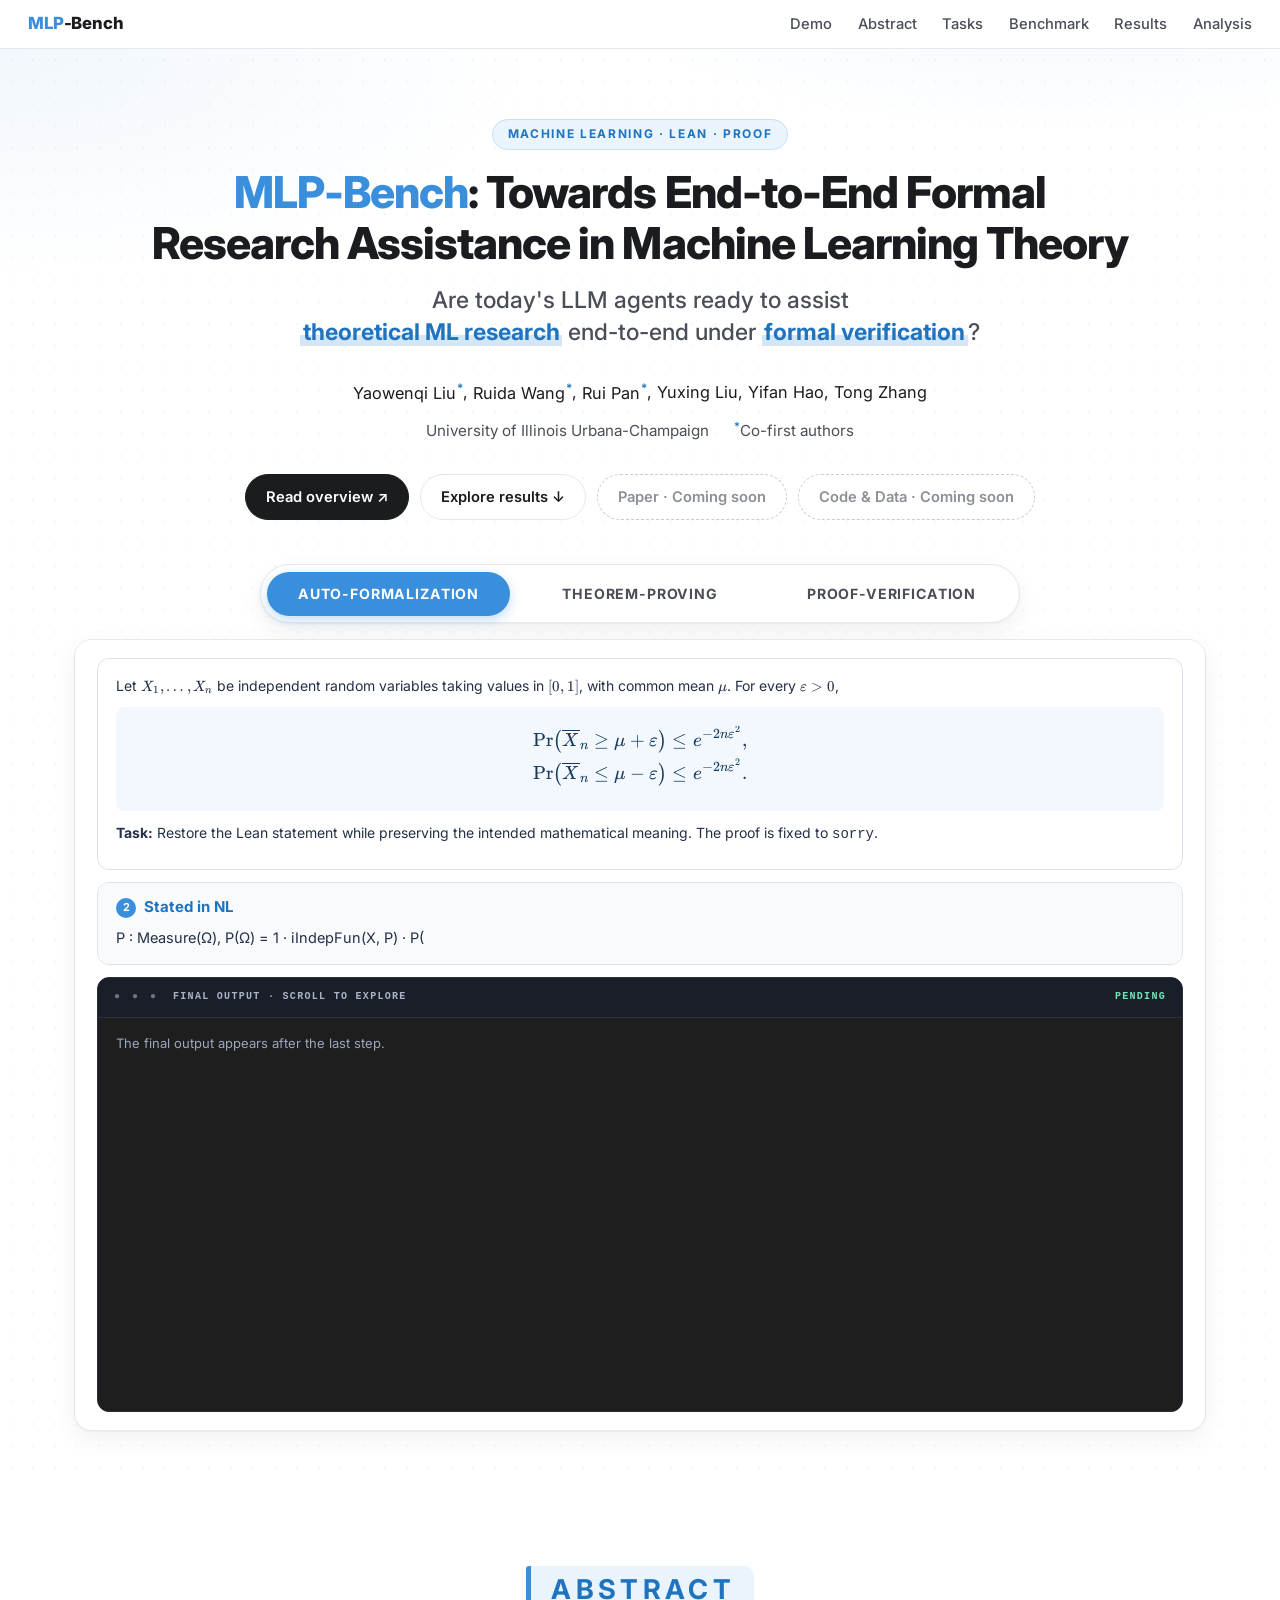
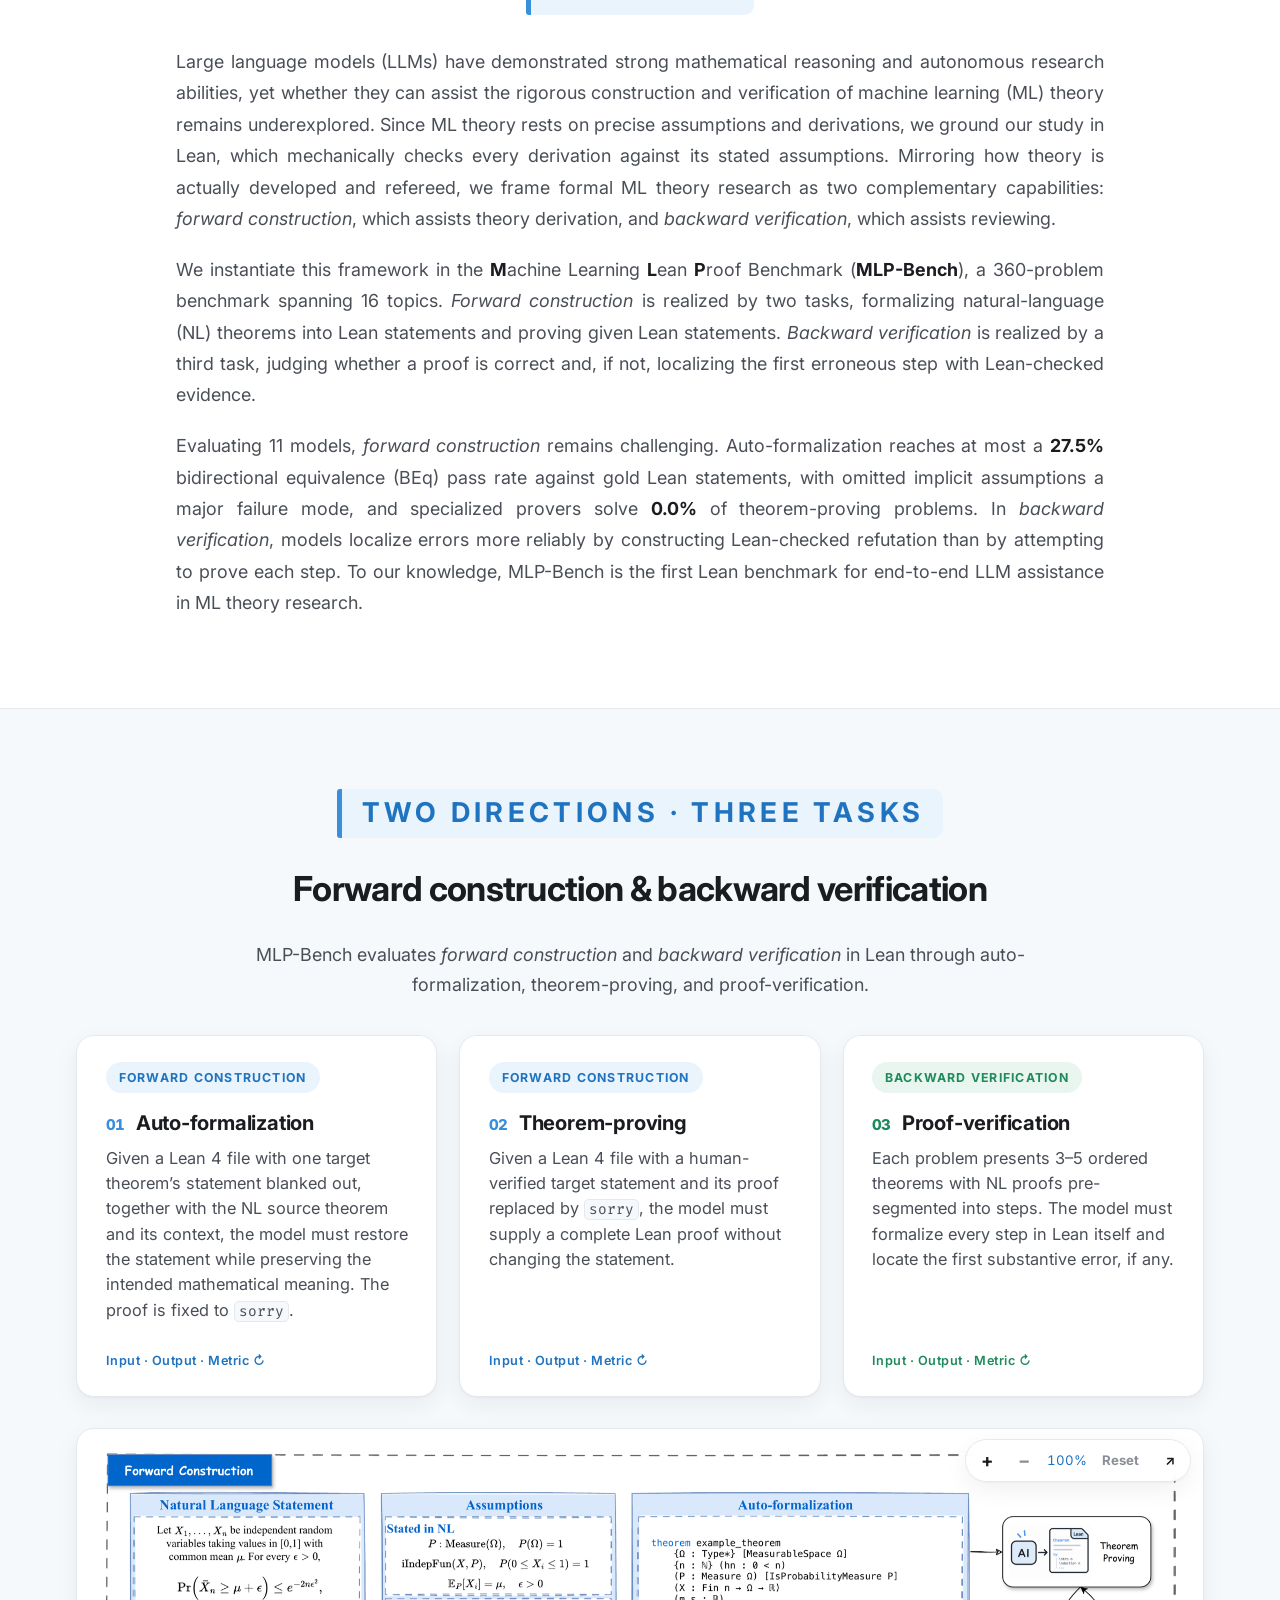
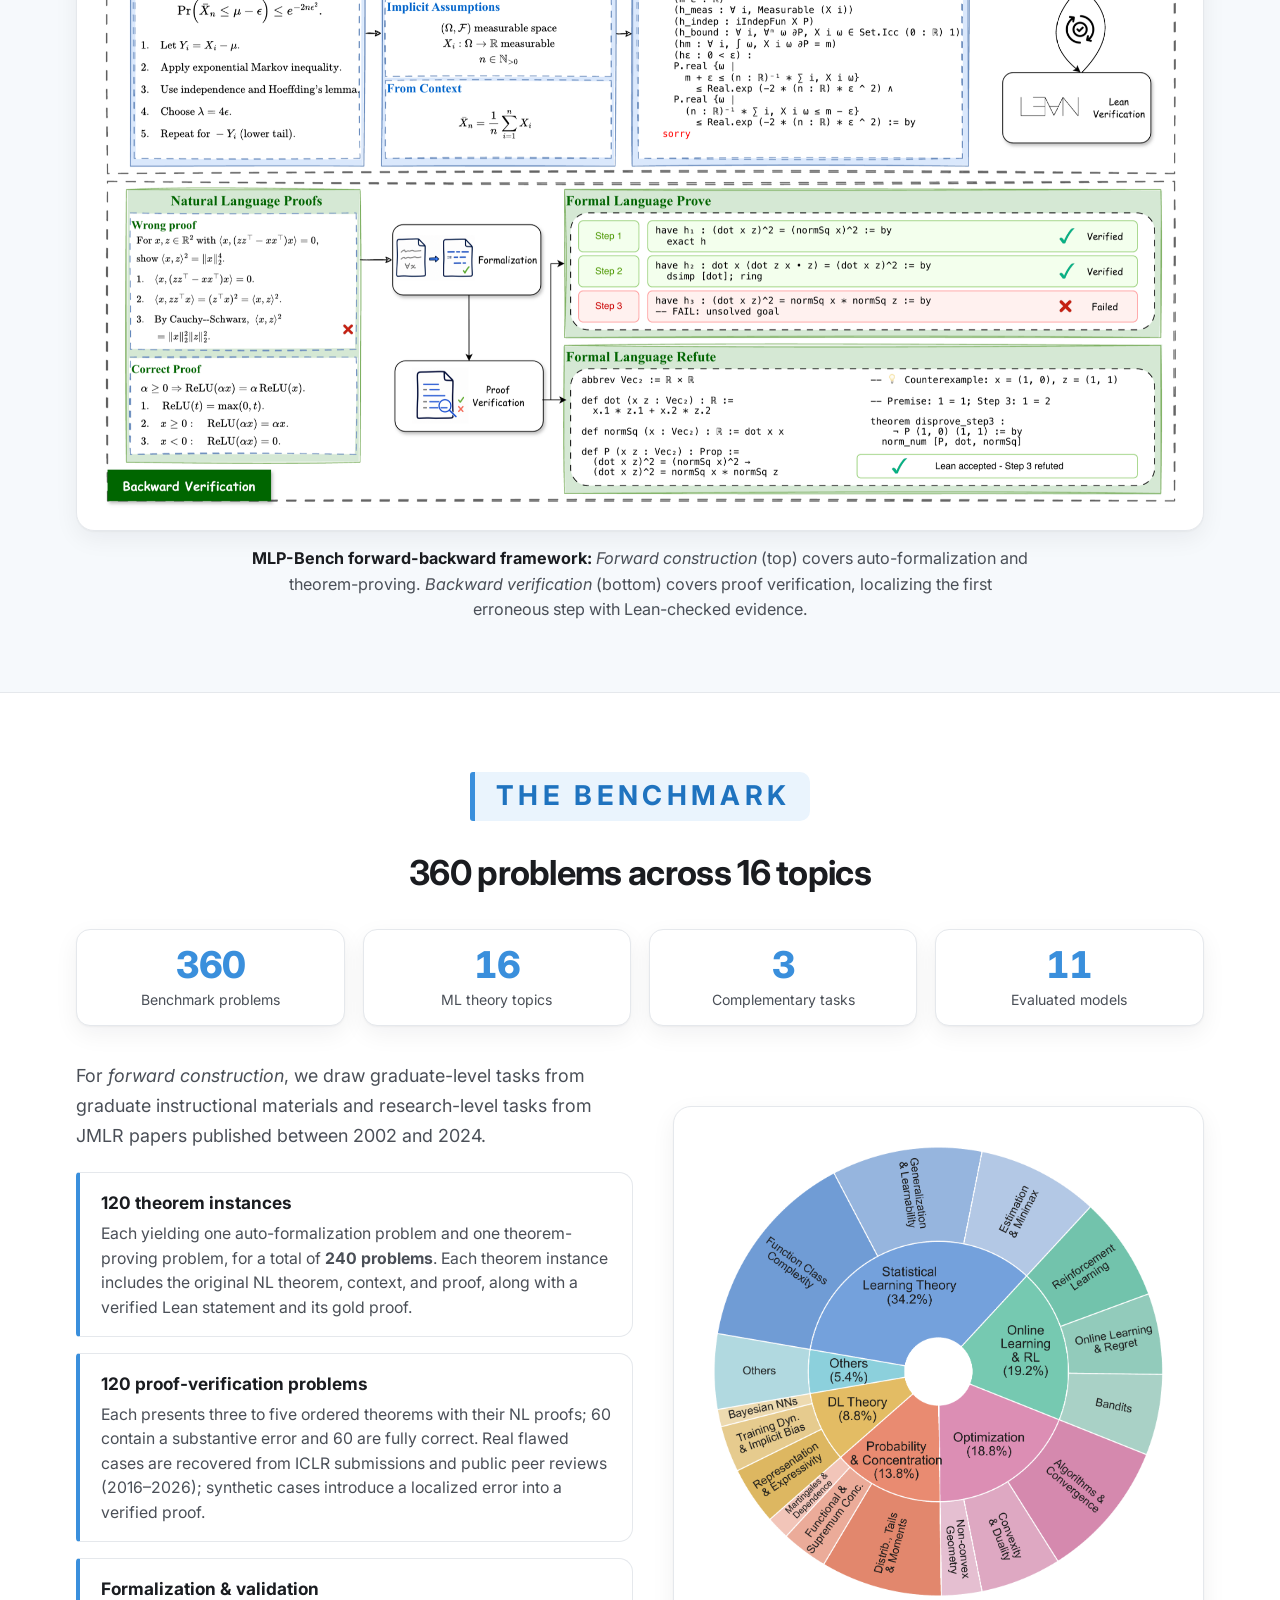
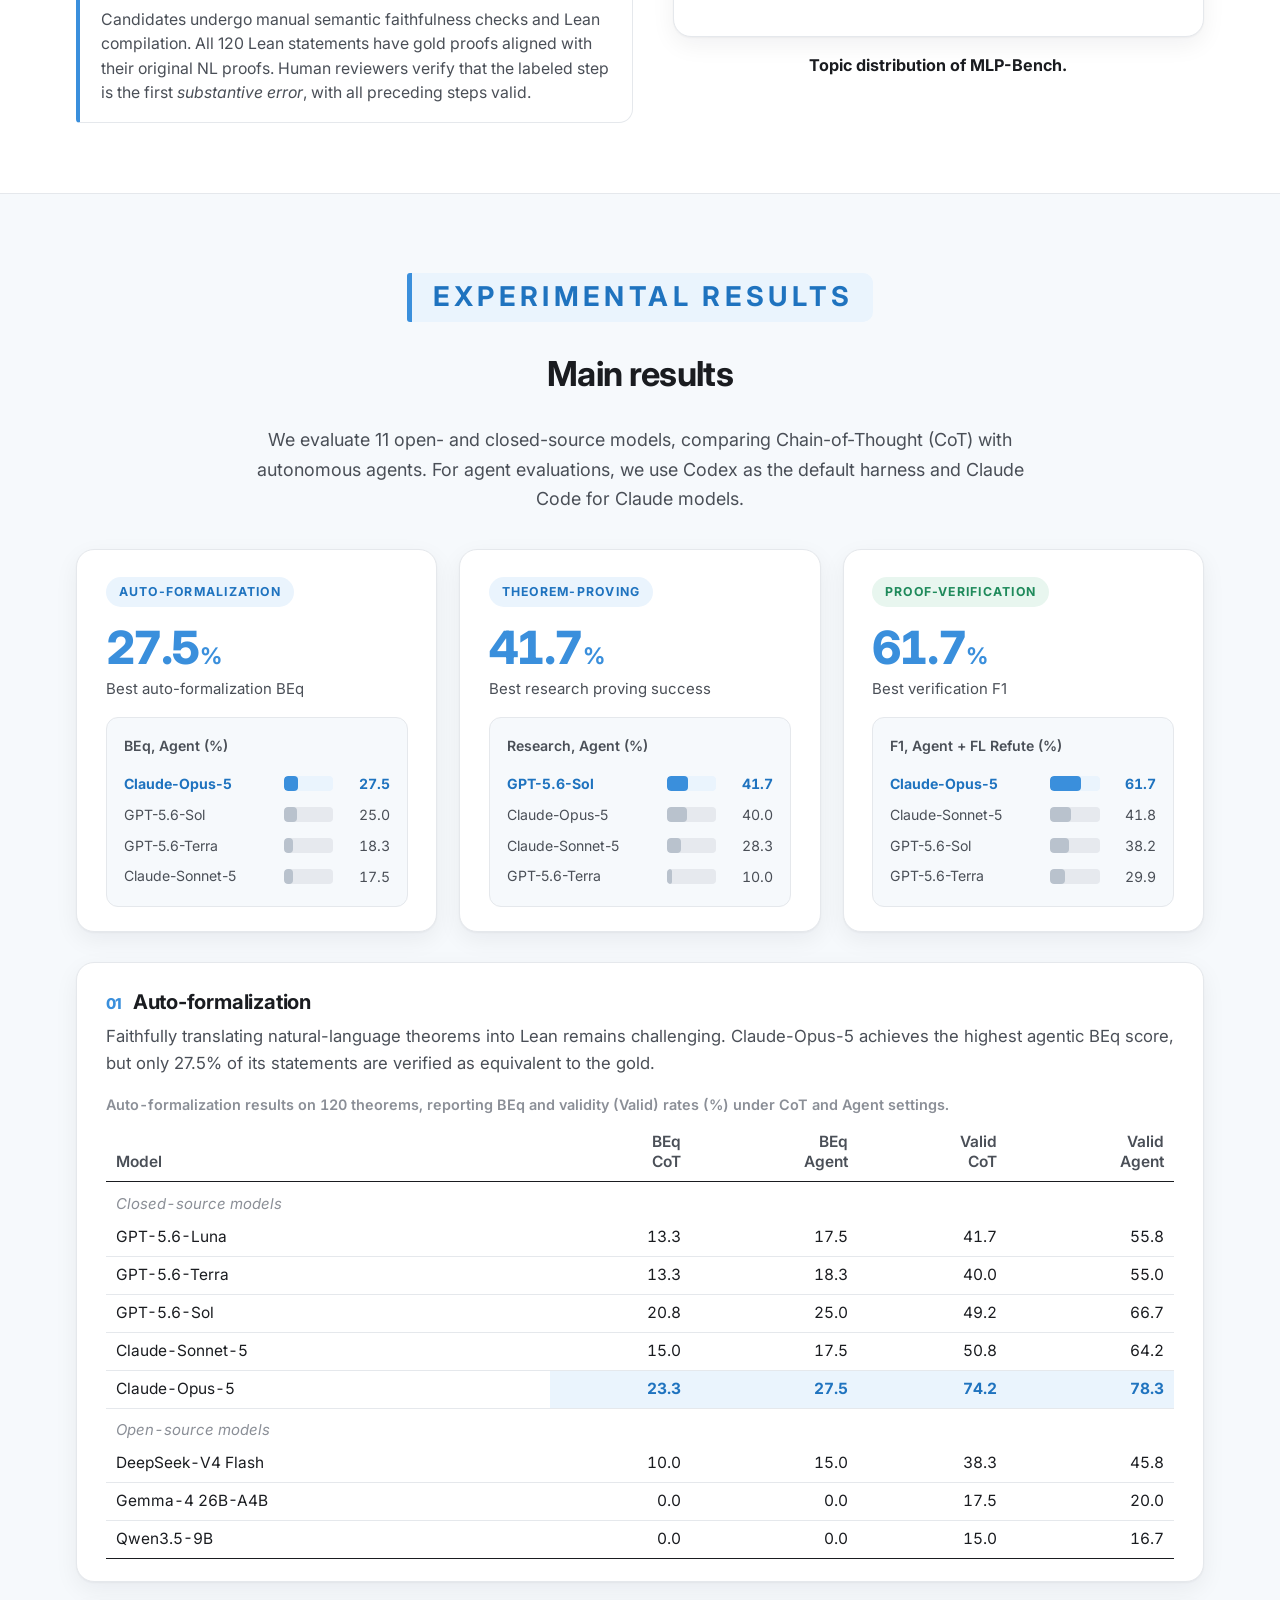
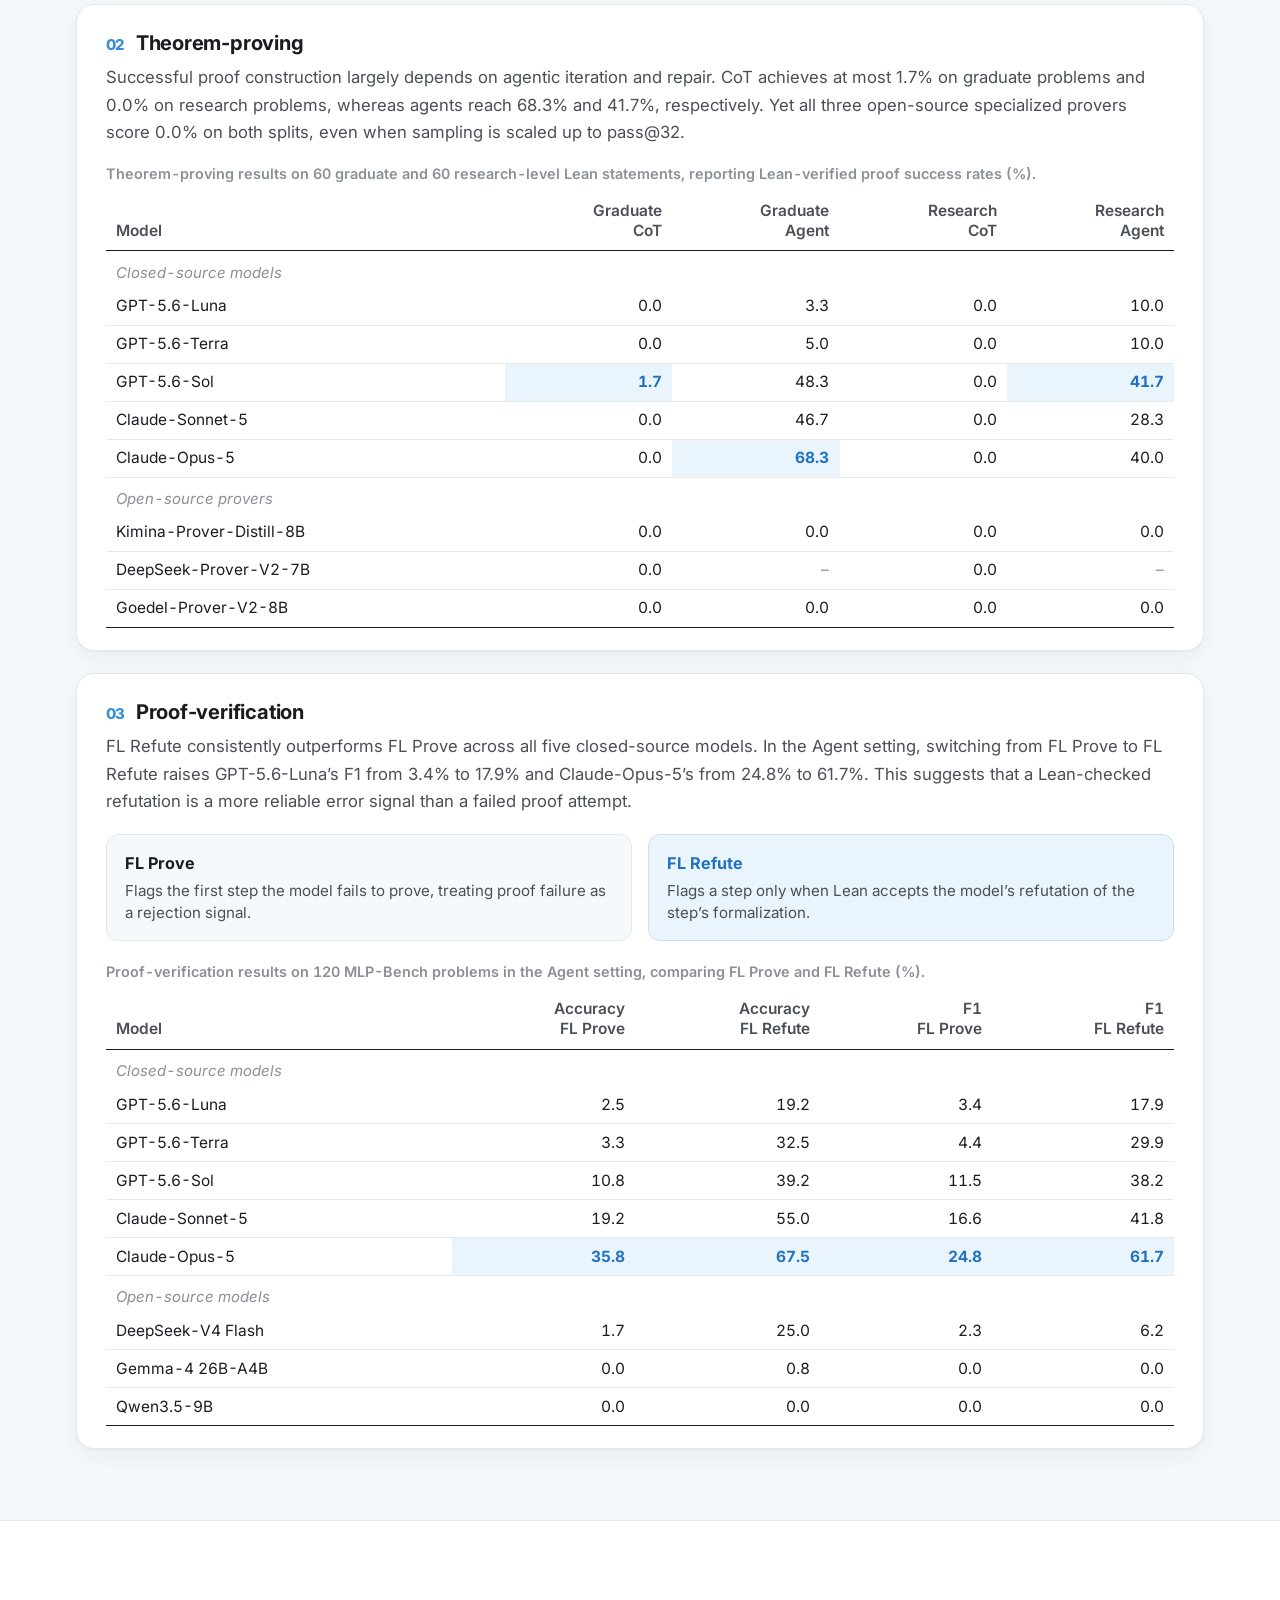
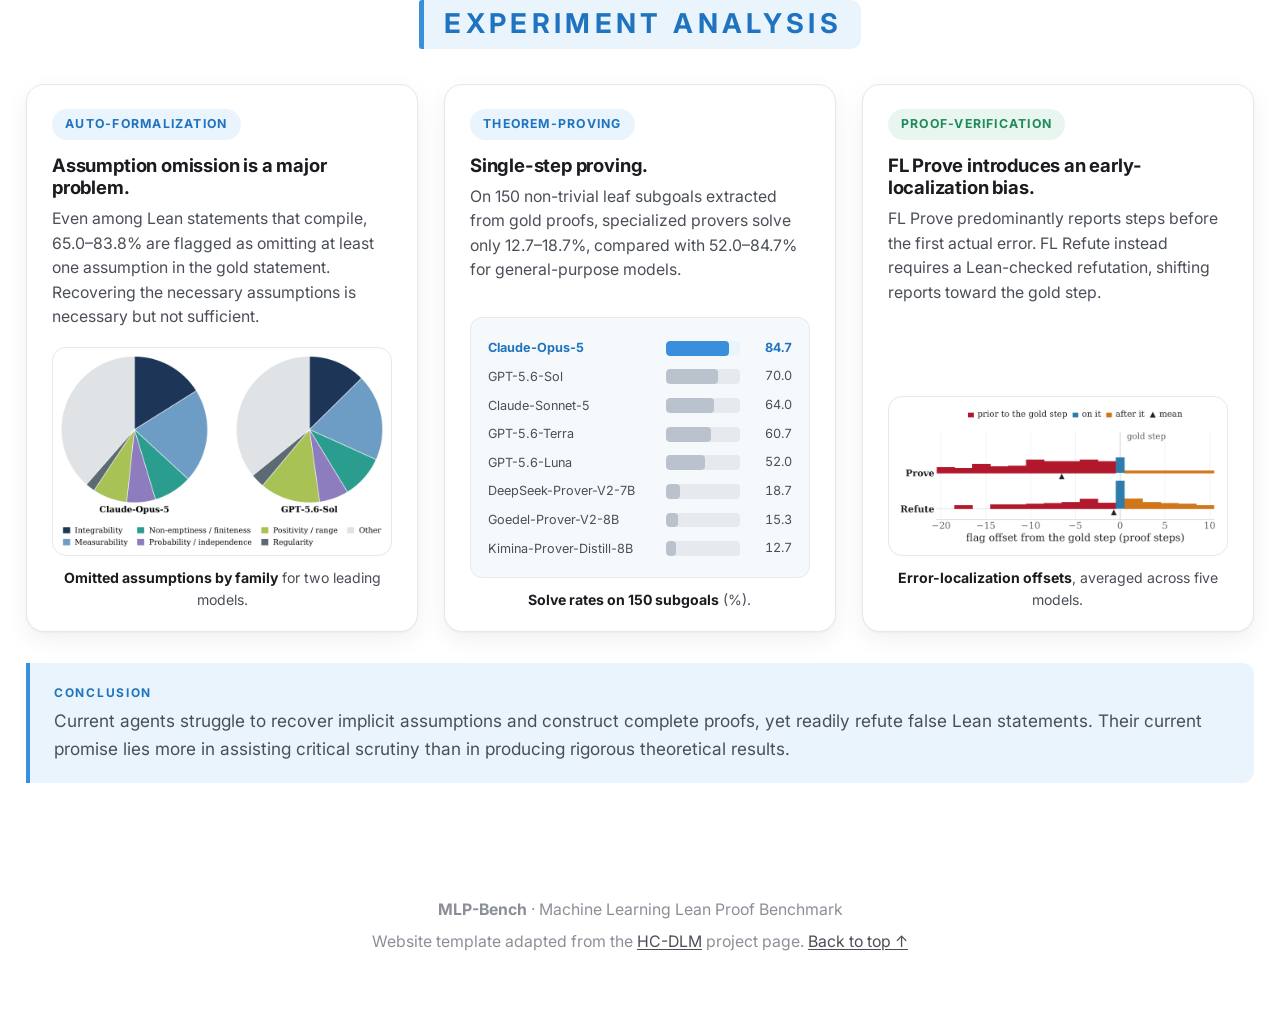
==== index.html @ feb2e63e "Add MLP-Bench project website Co-Authored-By: Claude Opus 5.5 <noreply@anthropic.com>" ====
<!DOCTYPE html>
<html lang="en">
<head>
<meta charset="utf-8">
<meta name="viewport" content="width=device-width, initial-scale=1">
<title>MLP-Bench: Towards End-to-End Formal Research Assistance in Machine Learning Theory</title>
<meta name="description" content="MLP-Bench, a 360-problem benchmark spanning 16 topics, evaluates LLM agents on forward construction and backward verification in Lean through auto-formalization, theorem-proving, and proof-verification.">
<meta property="og:title" content="MLP-Bench: Towards End-to-End Formal Research Assistance in Machine Learning Theory">
<meta property="og:description" content="The first Lean benchmark for end-to-end LLM assistance in ML theory research: 360 problems across 16 topics.">
<meta property="og:type" content="website">
<meta name="theme-color" content="#3a8fdc">
<link rel="icon" type="image/png" sizes="64x64" href="static/images/favicon.png?v=2">
<link rel="icon" href="static/images/favicon.ico?v=2" sizes="16x16 32x32 48x48">
<link rel="apple-touch-icon" href="static/images/apple-touch-icon.png?v=2">
<link rel="preconnect" href="https://fonts.googleapis.com">
<link rel="preconnect" href="https://fonts.gstatic.com" crossorigin>
<link href="https://fonts.googleapis.com/css2?family=Inter:wght@400;500;600;700;800&family=Fira+Code:wght@400;500&display=swap" rel="stylesheet">
<link rel="stylesheet" href="static/css/style.css?v=16">
</head>
<body>
<a class="skip" href="#abstract">Skip to paper content</a>

<nav class="topnav" aria-label="Sections">
  <a class="brand" href="#top"><span class="ac">MLP</span>-Bench</a>
  <ul>
    <li><a href="#demo">Demo</a></li>
    <li><a href="#abstract">Abstract</a></li>
    <li><a href="#tasks">Tasks</a></li>
    <li><a href="#benchmark">Benchmark</a></li>
    <li><a href="#results">Results</a></li>
    <li><a href="#analysis">Analysis</a></li>
  </ul>
</nav>

<header class="hero" id="top">
  <div class="hero-inner">
    <p class="eyebrow">Machine Learning · Lean · Proof</p>
    <h1 class="publication-title"><span class="ac">MLP-Bench</span>: Towards End-to-End Formal Research Assistance in Machine Learning Theory</h1>
    <p class="subtitle">Are today's LLM agents ready to assist <span class="hl">theoretical ML research</span> end-to-end under <span class="hl">formal verification</span>?</p>
    <p class="authors"><span>Yaowenqi Liu<sup>*</sup></span>, <span>Ruida Wang<sup>*</sup></span>, <span>Rui Pan<sup>*</sup></span>, <span>Yuxing Liu</span>, <span>Yifan Hao</span>, <span>Tong Zhang</span></p>
    <p class="affils"><span>University of Illinois Urbana-Champaign</span><span><sup>*</sup>Co-first authors</span></p>
    <nav class="links" aria-label="Paper resources">
      <a class="btn" href="#abstract">Read overview ↗</a>
      <a class="btn ghost" href="#results">Explore results ↓</a>
      <span class="btn soon" aria-disabled="true">Paper · Coming soon</span>
      <span class="btn soon" aria-disabled="true">Code &amp; Data · Coming soon</span>
    </nav>
  </div>

  <!-- Interactive examples adapted from the MLP-Bench task figure. -->
  <section class="demo-wrap" id="demo" aria-label="MLP-Bench interactive task examples">
    <div class="demo-tabs" role="tablist" aria-label="Benchmark task">
      <button type="button" role="tab" id="tab-auto" data-task="auto" aria-selected="true" aria-controls="mlp-example-frame">Auto-formalization</button>
      <button type="button" role="tab" id="tab-prove" data-task="prove" aria-selected="false" aria-controls="mlp-example-frame" tabindex="-1">Theorem-proving</button>
      <button type="button" role="tab" id="tab-verify" data-task="verify" aria-selected="false" aria-controls="mlp-example-frame" tabindex="-1" class="backward">Proof-verification</button>
    </div>
    <div class="demo">
      <iframe id="mlp-example-frame" src="static/animations/mlp_examples.html?v=16" title="MLP-Bench interactive task examples" scrolling="auto"></iframe>
    </div>
  </section>
</header>

<main>

<section class="section" id="abstract">
  <div class="container narrow">
    <p class="kicker">Abstract</p>
    <div class="prose">
      <p>Large language models (LLMs) have demonstrated strong mathematical reasoning and autonomous research abilities, yet whether they can assist the rigorous construction and verification of machine learning (ML) theory remains underexplored. Since ML theory rests on precise assumptions and derivations, we ground our study in Lean, which mechanically checks every derivation against its stated assumptions. Mirroring how theory is actually developed and refereed, we frame formal ML theory research as two complementary capabilities: <em>forward construction</em>, which assists theory derivation, and <em>backward verification</em>, which assists reviewing.</p>
      <p>We instantiate this framework in the <strong>M</strong>achine Learning <strong>L</strong>ean <strong>P</strong>roof Benchmark (<strong>MLP-Bench</strong>), a 360-problem benchmark spanning 16 topics. <em>Forward construction</em> is realized by two tasks, formalizing natural-language (NL) theorems into Lean statements and proving given Lean statements. <em>Backward verification</em> is realized by a third task, judging whether a proof is correct and, if not, localizing the first erroneous step with Lean-checked evidence.</p>
      <p>Evaluating 11 models, <em>forward construction</em> remains challenging. Auto-formalization reaches at most a <strong>27.5%</strong> bidirectional equivalence (BEq) pass rate against gold Lean statements, with omitted implicit assumptions a major failure mode, and specialized provers solve <strong>0.0%</strong> of theorem-proving problems. In <em>backward verification</em>, models localize errors more reliably by constructing Lean-checked refutation than by attempting to prove each step. To our knowledge, MLP-Bench is the first Lean benchmark for end-to-end LLM assistance in ML theory research.</p>
    </div>
  </div>
</section>

<section class="section section-alt" id="tasks">
  <div class="container narrow">
    <p class="kicker">Two directions · Three tasks</p>
    <h2>Forward construction &amp; backward verification</h2>
    <p class="lead">MLP-Bench evaluates <em>forward construction</em> and <em>backward verification</em> in Lean through auto-formalization, theorem-proving, and proof-verification.</p>
  </div>
  <div class="container">
    <div class="task-grid">
      <article class="task flip" tabindex="0" aria-label="Auto-formalization: flip for input, output and metric">
        <div class="flip-inner">
          <div class="face front">
            <span class="tag">Forward construction</span>
            <h3><span class="num">01</span>Auto-formalization</h3>
            <p>Given a Lean 4 file with one target theorem’s statement blanked out, together with the NL source theorem and its context, the model must restore the statement while preserving the intended mathematical meaning. The proof is fixed to <code>sorry</code>.</p>
            <span class="flip-hint" aria-hidden="true">Input · Output · Metric ↻</span>
          </div>
          <div class="face back">
            <span class="tag">Forward construction</span>
            <h3><span class="num">01</span>Auto-formalization</h3>
            <dl><dt>Input</dt><dd>NL source theorem + context</dd><dt>Output</dt><dd>Lean statement</dd><dt>Metric</dt><dd>BEq and validity rate</dd></dl>
          </div>
        </div>
      </article>
      <article class="task flip" tabindex="0" aria-label="Theorem-proving: flip for input, output and metric">
        <div class="flip-inner">
          <div class="face front">
            <span class="tag">Forward construction</span>
            <h3><span class="num">02</span>Theorem-proving</h3>
            <p>Given a Lean 4 file with a human-verified target statement and its proof replaced by <code>sorry</code>, the model must supply a complete Lean proof without changing the statement.</p>
            <span class="flip-hint" aria-hidden="true">Input · Output · Metric ↻</span>
          </div>
          <div class="face back">
            <span class="tag">Forward construction</span>
            <h3><span class="num">02</span>Theorem-proving</h3>
            <dl><dt>Input</dt><dd>Lean statement (proof = sorry)</dd><dt>Output</dt><dd>Complete Lean proof</dd><dt>Metric</dt><dd>Lean-verified proof success rate</dd></dl>
          </div>
        </div>
      </article>
      <article class="task flip backward" tabindex="0" aria-label="Proof-verification: flip for input, output and metric">
        <div class="flip-inner">
          <div class="face front">
            <span class="tag backward">Backward verification</span>
            <h3><span class="num">03</span>Proof-verification</h3>
            <p>Each problem presents 3–5 ordered theorems with NL proofs pre-segmented into steps. The model must formalize every step in Lean itself and locate the first substantive error, if any.</p>
            <span class="flip-hint" aria-hidden="true">Input · Output · Metric ↻</span>
          </div>
          <div class="face back">
            <span class="tag backward">Backward verification</span>
            <h3><span class="num">03</span>Proof-verification</h3>
            <dl><dt>Input</dt><dd>3–5 ordered theorems with NL proofs</dd><dt>Output</dt><dd>Earliest flagged step, or no error</dd><dt>Metrics</dt><dd>Precision, recall, accuracy, and F1</dd></dl>
          </div>
        </div>
      </article>
    </div>
    <figure class="figure">
      <div class="zoom" data-zoom data-hd="static/images/mlp/tasks_hd.png" tabindex="0" role="group" aria-label="Zoomable figure: use the buttons, Ctrl or Command plus scroll, or double-click to zoom; drag to pan.">
        <div class="zoom-viewport"><img src="static/images/mlp/tasks.png" alt="Examples of the three MLP-Bench tasks from the paper." width="2000" height="1225" loading="lazy" draggable="false"></div>
        <div class="zoom-controls">
          <button type="button" data-act="in" aria-label="Zoom in">+</button>
          <button type="button" data-act="out" aria-label="Zoom out">−</button>
          <span class="zoom-level" aria-live="polite">100%</span>
          <button type="button" data-act="reset" class="zoom-reset">Reset</button>
          <a href="static/images/mlp/tasks_hd.png" target="_blank" rel="noopener" aria-label="Open full-resolution image">↗</a>
        </div>
      </div>
      <figcaption><strong>MLP-Bench forward-backward framework:</strong> <em>Forward construction</em> (top) covers auto-formalization and theorem-proving. <em>Backward verification</em> (bottom) covers proof verification, localizing the first erroneous step with Lean-checked evidence.</figcaption>
    </figure>
  </div>
</section>

<section class="section" id="benchmark">
  <div class="container narrow">
    <p class="kicker">The benchmark</p>
    <h2>360 problems across 16 topics</h2>
  </div>
  <div class="container">
    <div class="metrics">
      <div class="metric"><b>360</b><span>Benchmark problems</span></div>
      <div class="metric"><b>16</b><span>ML theory topics</span></div>
      <div class="metric"><b>3</b><span>Complementary tasks</span></div>
      <div class="metric"><b>11</b><span>Evaluated models</span></div>
    </div>
    <div class="split">
      <div>
        <p class="lead">For <em>forward construction</em>, we draw graduate-level tasks from graduate instructional materials and research-level tasks from JMLR papers published between 2002 and 2024.</p>
        <div class="facts">
          <div class="fact"><strong>120 theorem instances</strong><p>Each yielding one auto-formalization problem and one theorem-proving problem, for a total of <b>240 problems</b>. Each theorem instance includes the original NL theorem, context, and proof, along with a verified Lean statement and its gold proof.</p></div>
          <div class="fact"><strong>120 proof-verification problems</strong><p>Each presents three to five ordered theorems with their NL proofs; 60 contain a substantive error and 60 are fully correct. Real flawed cases are recovered from ICLR submissions and public peer reviews (2016–2026); synthetic cases introduce a localized error into a verified proof.</p></div>
          <div class="fact"><strong>Formalization &amp; validation</strong><p>Candidates undergo manual semantic faithfulness checks and Lean compilation. All 120 Lean statements have gold proofs aligned with their original NL proofs. Human reviewers verify that the labeled step is the first <em>substantive error</em>, with all preceding steps valid.</p></div>
        </div>
      </div>
      <figure class="figure">
        <a href="static/images/mlp/topics.png" target="_blank" rel="noopener"><img src="static/images/mlp/topics.png" alt="Sunburst chart showing the distribution of MLP-Bench topics." width="1401" height="1400" loading="lazy"></a>
        <figcaption><strong>Topic distribution of MLP-Bench.</strong></figcaption>
      </figure>
    </div>
  </div>
</section>

<section class="section section-alt" id="results">
  <div class="container narrow">
    <p class="kicker">Experimental results</p>
    <h2>Main results</h2>
    <p class="lead">We evaluate 11 open- and closed-source models, comparing Chain-of-Thought (CoT) with autonomous agents. For agent evaluations, we use Codex as the default harness and Claude Code for Claude models.</p>
  </div>
  <div class="container">
    <div class="finding-grid">
      <article class="finding">
        <span class="tag">Auto-formalization</span>
        <div class="stat"><span class="stat-num">27.5<small>%</small></span><span class="stat-sub">Best auto-formalization BEq</span></div>
        <div class="bars">
          <p class="bars-title">BEq, Agent (%)</p>
          <div class="bar-row top"><span class="bar-label">Claude-Opus-5</span><span class="bar"><i style="--v:27.5"></i></span><span class="bar-val">27.5</span></div>
          <div class="bar-row"><span class="bar-label">GPT-5.6-Sol</span><span class="bar"><i style="--v:25.0"></i></span><span class="bar-val">25.0</span></div>
          <div class="bar-row"><span class="bar-label">GPT-5.6-Terra</span><span class="bar"><i style="--v:18.3"></i></span><span class="bar-val">18.3</span></div>
          <div class="bar-row"><span class="bar-label">Claude-Sonnet-5</span><span class="bar"><i style="--v:17.5"></i></span><span class="bar-val">17.5</span></div>
        </div>
      </article>
      <article class="finding">
        <span class="tag">Theorem-proving</span>
        <div class="stat"><span class="stat-num">41.7<small>%</small></span><span class="stat-sub">Best research proving success</span></div>
        <div class="bars">
          <p class="bars-title">Research, Agent (%)</p>
          <div class="bar-row top"><span class="bar-label">GPT-5.6-Sol</span><span class="bar"><i style="--v:41.7"></i></span><span class="bar-val">41.7</span></div>
          <div class="bar-row"><span class="bar-label">Claude-Opus-5</span><span class="bar"><i style="--v:40.0"></i></span><span class="bar-val">40.0</span></div>
          <div class="bar-row"><span class="bar-label">Claude-Sonnet-5</span><span class="bar"><i style="--v:28.3"></i></span><span class="bar-val">28.3</span></div>
          <div class="bar-row"><span class="bar-label">GPT-5.6-Terra</span><span class="bar"><i style="--v:10.0"></i></span><span class="bar-val">10.0</span></div>
        </div>
      </article>
      <article class="finding">
        <span class="tag backward">Proof-verification</span>
        <div class="stat"><span class="stat-num">61.7<small>%</small></span><span class="stat-sub">Best verification F1</span></div>
        <div class="bars">
          <p class="bars-title">F1, Agent + FL Refute (%)</p>
          <div class="bar-row top"><span class="bar-label">Claude-Opus-5</span><span class="bar"><i style="--v:61.7"></i></span><span class="bar-val">61.7</span></div>
          <div class="bar-row"><span class="bar-label">Claude-Sonnet-5</span><span class="bar"><i style="--v:41.8"></i></span><span class="bar-val">41.8</span></div>
          <div class="bar-row"><span class="bar-label">GPT-5.6-Sol</span><span class="bar"><i style="--v:38.2"></i></span><span class="bar-val">38.2</span></div>
          <div class="bar-row"><span class="bar-label">GPT-5.6-Terra</span><span class="bar"><i style="--v:29.9"></i></span><span class="bar-val">29.9</span></div>
        </div>
      </article>
    </div>

    <div class="result-stack">
      <article class="result-block">
        <h3><span class="num">01</span>Auto-formalization</h3>
        <p>Faithfully translating natural-language theorems into Lean remains challenging. Claude-Opus-5 achieves the highest agentic BEq score, but only 27.5% of its statements are verified as equivalent to the gold.</p>
        <div class="table-scroll" tabindex="0" role="region" aria-label="Auto-formalization results">
          <table class="results">
            <caption>Auto-formalization results on 120 theorems, reporting BEq and validity (Valid) rates (%) under CoT and Agent settings.</caption>
            <thead><tr><th scope="col">Model</th><th scope="col">BEq<br>CoT</th><th scope="col">BEq<br>Agent</th><th scope="col">Valid<br>CoT</th><th scope="col">Valid<br>Agent</th></tr></thead>
            <tbody>
              <tr class="group"><th scope="rowgroup" colspan="5">Closed-source models</th></tr>
              <tr><th scope="row">GPT-5.6-Luna</th><td>13.3</td><td>17.5</td><td>41.7</td><td>55.8</td></tr>
              <tr><th scope="row">GPT-5.6-Terra</th><td>13.3</td><td>18.3</td><td>40.0</td><td>55.0</td></tr>
              <tr><th scope="row">GPT-5.6-Sol</th><td>20.8</td><td>25.0</td><td>49.2</td><td>66.7</td></tr>
              <tr><th scope="row">Claude-Sonnet-5</th><td>15.0</td><td>17.5</td><td>50.8</td><td>64.2</td></tr>
              <tr><th scope="row">Claude-Opus-5</th><td class="best">23.3</td><td class="best">27.5</td><td class="best">74.2</td><td class="best">78.3</td></tr>
              <tr class="group"><th scope="rowgroup" colspan="5">Open-source models</th></tr>
              <tr><th scope="row">DeepSeek-V4 Flash</th><td>10.0</td><td>15.0</td><td>38.3</td><td>45.8</td></tr>
              <tr><th scope="row">Gemma-4 26B-A4B</th><td>0.0</td><td>0.0</td><td>17.5</td><td>20.0</td></tr>
              <tr><th scope="row">Qwen3.5-9B</th><td>0.0</td><td>0.0</td><td>15.0</td><td>16.7</td></tr>
            </tbody>
          </table>
        </div>
      </article>

      <article class="result-block">
        <h3><span class="num">02</span>Theorem-proving</h3>
        <p>Successful proof construction largely depends on agentic iteration and repair. CoT achieves at most 1.7% on graduate problems and 0.0% on research problems, whereas agents reach 68.3% and 41.7%, respectively. Yet all three open-source specialized provers score 0.0% on both splits, even when sampling is scaled up to pass@32.</p>
        <div class="table-scroll" tabindex="0" role="region" aria-label="Theorem-proving results">
          <table class="results">
            <caption>Theorem-proving results on 60 graduate and 60 research-level Lean statements, reporting Lean-verified proof success rates (%).</caption>
            <thead><tr><th scope="col">Model</th><th scope="col">Graduate<br>CoT</th><th scope="col">Graduate<br>Agent</th><th scope="col">Research<br>CoT</th><th scope="col">Research<br>Agent</th></tr></thead>
            <tbody>
              <tr class="group"><th scope="rowgroup" colspan="5">Closed-source models</th></tr>
              <tr><th scope="row">GPT-5.6-Luna</th><td>0.0</td><td>3.3</td><td>0.0</td><td>10.0</td></tr>
              <tr><th scope="row">GPT-5.6-Terra</th><td>0.0</td><td>5.0</td><td>0.0</td><td>10.0</td></tr>
              <tr><th scope="row">GPT-5.6-Sol</th><td class="best">1.7</td><td>48.3</td><td>0.0</td><td class="best">41.7</td></tr>
              <tr><th scope="row">Claude-Sonnet-5</th><td>0.0</td><td>46.7</td><td>0.0</td><td>28.3</td></tr>
              <tr><th scope="row">Claude-Opus-5</th><td>0.0</td><td class="best">68.3</td><td>0.0</td><td>40.0</td></tr>
              <tr class="group"><th scope="rowgroup" colspan="5">Open-source provers</th></tr>
              <tr><th scope="row">Kimina-Prover-Distill-8B</th><td>0.0</td><td>0.0</td><td>0.0</td><td>0.0</td></tr>
              <tr><th scope="row">DeepSeek-Prover-V2-7B</th><td>0.0</td><td class="na">–</td><td>0.0</td><td class="na">–</td></tr>
              <tr><th scope="row">Goedel-Prover-V2-8B</th><td>0.0</td><td>0.0</td><td>0.0</td><td>0.0</td></tr>
            </tbody>
          </table>
        </div>
      </article>

      <article class="result-block">
        <h3><span class="num">03</span>Proof-verification</h3>
        <p>FL Refute consistently outperforms FL Prove across all five closed-source models. In the Agent setting, switching from FL Prove to FL Refute raises GPT-5.6-Luna’s F1 from 3.4% to 17.9% and Claude-Opus-5’s from 24.8% to 61.7%. This suggests that a Lean-checked refutation is a more reliable error signal than a failed proof attempt.</p>
        <div class="rules">
          <div class="rule"><strong>FL Prove</strong><p>Flags the first step the model fails to prove, treating proof failure as a rejection signal.</p></div>
          <div class="rule refute"><strong>FL Refute</strong><p>Flags a step only when Lean accepts the model’s refutation of the step’s formalization.</p></div>
        </div>
        <div class="table-scroll" tabindex="0" role="region" aria-label="Proof-verification results">
          <table class="results">
            <caption>Proof-verification results on 120 MLP-Bench problems in the Agent setting, comparing FL Prove and FL Refute (%).</caption>
            <thead><tr><th scope="col">Model</th><th scope="col">Accuracy<br>FL Prove</th><th scope="col">Accuracy<br>FL Refute</th><th scope="col">F1<br>FL Prove</th><th scope="col">F1<br>FL Refute</th></tr></thead>
            <tbody>
              <tr class="group"><th scope="rowgroup" colspan="5">Closed-source models</th></tr>
              <tr><th scope="row">GPT-5.6-Luna</th><td>2.5</td><td>19.2</td><td>3.4</td><td>17.9</td></tr>
              <tr><th scope="row">GPT-5.6-Terra</th><td>3.3</td><td>32.5</td><td>4.4</td><td>29.9</td></tr>
              <tr><th scope="row">GPT-5.6-Sol</th><td>10.8</td><td>39.2</td><td>11.5</td><td>38.2</td></tr>
              <tr><th scope="row">Claude-Sonnet-5</th><td>19.2</td><td>55.0</td><td>16.6</td><td>41.8</td></tr>
              <tr><th scope="row">Claude-Opus-5</th><td class="best">35.8</td><td class="best">67.5</td><td class="best">24.8</td><td class="best">61.7</td></tr>
              <tr class="group"><th scope="rowgroup" colspan="5">Open-source models</th></tr>
              <tr><th scope="row">DeepSeek-V4 Flash</th><td>1.7</td><td>25.0</td><td>2.3</td><td>6.2</td></tr>
              <tr><th scope="row">Gemma-4 26B-A4B</th><td>0.0</td><td>0.8</td><td>0.0</td><td>0.0</td></tr>
              <tr><th scope="row">Qwen3.5-9B</th><td>0.0</td><td>0.0</td><td>0.0</td><td>0.0</td></tr>
            </tbody>
          </table>
        </div>
      </article>
    </div>
  </div>
</section>

<section class="section" id="analysis">
  <div class="container narrow">
    <p class="kicker">Experiment analysis</p>
  </div>
  <div class="container wide">
    <div class="panels">
      <article class="panel">
        <span class="tag">Auto-formalization</span>
        <h3>Assumption omission is a major problem.</h3>
        <p>Even among Lean statements that compile, 65.0–83.8% are flagged as omitting at least one assumption in the gold statement. Recovering the necessary assumptions is necessary but not sufficient.</p>
        <figure class="figure">
          <a href="static/images/mlp/assumptions.png" target="_blank" rel="noopener"><img src="static/images/mlp/assumptions.png" alt="Paper analysis of omitted assumptions by assumption family." width="1600" height="952" loading="lazy"></a>
          <figcaption><strong>Omitted assumptions by family</strong> for two leading models.</figcaption>
        </figure>
      </article>
      <article class="panel">
        <span class="tag">Theorem-proving</span>
        <h3>Single-step proving.</h3>
        <p>On 150 non-trivial leaf subgoals extracted from gold proofs, specialized provers solve only 12.7–18.7%, compared with 52.0–84.7% for general-purpose models.</p>
        <figure class="figure">
          <div class="bars">
            <div class="bar-row top"><span class="bar-label">Claude-Opus-5</span><span class="bar"><i style="--v:84.7"></i></span><span class="bar-val">84.7</span></div>
            <div class="bar-row"><span class="bar-label">GPT-5.6-Sol</span><span class="bar"><i style="--v:70.0"></i></span><span class="bar-val">70.0</span></div>
            <div class="bar-row"><span class="bar-label">Claude-Sonnet-5</span><span class="bar"><i style="--v:64.0"></i></span><span class="bar-val">64.0</span></div>
            <div class="bar-row"><span class="bar-label">GPT-5.6-Terra</span><span class="bar"><i style="--v:60.7"></i></span><span class="bar-val">60.7</span></div>
            <div class="bar-row"><span class="bar-label">GPT-5.6-Luna</span><span class="bar"><i style="--v:52.0"></i></span><span class="bar-val">52.0</span></div>
            <div class="bar-row"><span class="bar-label">DeepSeek-Prover-V2-7B</span><span class="bar"><i style="--v:18.7"></i></span><span class="bar-val">18.7</span></div>
            <div class="bar-row"><span class="bar-label">Goedel-Prover-V2-8B</span><span class="bar"><i style="--v:15.3"></i></span><span class="bar-val">15.3</span></div>
            <div class="bar-row"><span class="bar-label">Kimina-Prover-Distill-8B</span><span class="bar"><i style="--v:12.7"></i></span><span class="bar-val">12.7</span></div>
          </div>
          <figcaption><strong>Solve rates on 150 subgoals</strong> (%).</figcaption>
        </figure>
      </article>
      <article class="panel">
        <span class="tag backward">Proof-verification</span>
        <h3>FL Prove introduces an early-localization bias.</h3>
        <p>FL Prove predominantly reports steps before the first actual error. FL Refute instead requires a Lean-checked refutation, shifting reports toward the gold step.</p>
        <figure class="figure">
          <a href="static/images/mlp/refutation.png" target="_blank" rel="noopener"><img src="static/images/mlp/refutation.png" alt="Error-localization offsets for FL Prove and FL Refute." width="1600" height="711" loading="lazy"></a>
          <figcaption><strong>Error-localization offsets</strong>, averaged across five models.</figcaption>
        </figure>
      </article>
    </div>
    <div class="callout">
      <p class="callout-kicker">Conclusion</p>
      <p>Current agents struggle to recover implicit assumptions and construct complete proofs, yet readily refute false Lean statements. Their current promise lies more in assisting critical scrutiny than in producing rigorous theoretical results.</p>
    </div>
  </div>
</section>

</main>

<footer class="footer">
  <div class="container">
    <p><strong>MLP-Bench</strong> · Machine Learning Lean Proof Benchmark</p>
    <p>Website template adapted from the <a href="https://hc-dlm.github.io/" target="_blank" rel="noopener">HC-DLM</a> project page. <a href="#top">Back to top ↑</a></p>
  </div>
</footer>
<script src="static/js/zoom.js?v=1"></script>
<script>
// Task cards flip on hover (desktop) or on tap / Enter / Space (touch and keyboard).
document.querySelectorAll('.flip').forEach(card => {
  const toggle = () => card.classList.toggle('is-flipped');
  card.addEventListener('click', e => { if (!matchMedia('(hover: hover)').matches) toggle(); });
  card.addEventListener('keydown', e => { if (e.key === 'Enter' || e.key === ' ') { e.preventDefault(); toggle(); } });
});
</script>
<script>
// Task tabs above the demo: tell the iframe which example to play.
(function () {
  const frame = document.getElementById('mlp-example-frame');
  const tabs = [...document.querySelectorAll('.demo-tabs [role=tab]')];
  function select(tab) {
    tabs.forEach(t => { const on = t === tab; t.setAttribute('aria-selected', String(on)); t.tabIndex = on ? 0 : -1; });
    frame.contentWindow.postMessage({ type: 'mlp-select-task', task: tab.dataset.task }, '*');
  }
  tabs.forEach((tab, i) => {
    tab.addEventListener('click', () => select(tab));
    tab.addEventListener('keydown', e => {
      const next = { ArrowRight: i + 1, ArrowLeft: i - 1, Home: 0, End: tabs.length - 1 }[e.key];
      if (next === undefined) return;
      e.preventDefault();
      const t = tabs[(next + tabs.length) % tabs.length];
      t.focus(); select(t);
    });
  });
})();
</script>
</body>
</html>
---- static/css/style.css ----
/* Light, sans-serif project page adapted from the HC-DLM template (hc-dlm.github.io).
   Accent (light blue) marks headings, highlights and best results; green marks backward verification. */
:root {
  --accent: #3a8fdc;        /* light blue: fills, borders, bars */
  --accent-ink: #1f73bf;    /* the same hue, dark enough for small text */
  --accent-soft: #eaf4fd;
  --accent-line: #c6e0f7;
  --green: #1f8a5b;
  --green-soft: #e8f6ef;
  --ink: #1a1c20;
  --ink-soft: #4a4f57;
  --muted: #8b8f97;
  --bg: #ffffff;
  --bg-alt: #f6f9fc;
  --card: #ffffff;
  --line: #e5e8ec;
  --shadow-1: 0 1px 2px rgba(20, 22, 26, 0.04), 0 8px 24px rgba(20, 22, 26, 0.06);
  --radius: 18px;
  --sans: "Inter", "Noto Sans", system-ui, -apple-system, sans-serif;
  --mono: "Fira Code", ui-monospace, SFMono-Regular, Menlo, monospace;
}

*, *::before, *::after { box-sizing: border-box; }
html { scroll-behavior: smooth; font-size: 110%; }
@media (prefers-reduced-motion: reduce) { html { scroll-behavior: auto; } }
.section, .hero { scroll-margin-top: 3.636rem; }

body {
  margin: 0;
  font-family: var(--sans);
  font-size: 18px;
  line-height: 1.65;
  color: var(--ink);
  background: var(--bg);
  -webkit-font-smoothing: antialiased;
}
h1, h2, h3, h4 { font-weight: 700; letter-spacing: -0.012em; margin: 0; line-height: 1.2; }
p { margin: 0 0 1rem; }
img { display: block; max-width: 100%; height: auto; }
a { color: var(--ink); text-decoration-thickness: 1px; text-underline-offset: 0.15em; }
code { font-family: var(--mono); font-size: 0.88em; background: var(--bg-alt); border: 1px solid var(--line); border-radius: 5px; padding: 0 0.3em; }
:focus-visible { outline: 3px solid var(--accent); outline-offset: 3px; border-radius: 4px; }
.ac { color: var(--accent); }
.skip { position: absolute; left: -999px; top: 0; }
.skip:focus { left: 1rem; top: 1rem; z-index: 50; background: #fff; padding: 0.4rem 0.8rem; border-radius: 8px; box-shadow: var(--shadow-1); }

.container { max-width: 1180px; margin: 0 auto; padding: 0 1.5rem; }
.container.narrow { max-width: 980px; }
.container.wide { max-width: 1480px; }

/* Top navigation */
.topnav {
  position: sticky; top: 0; z-index: 20;
  display: flex; align-items: center; justify-content: space-between; gap: 0.9091rem;
  padding: 0.5909rem 1.591rem; background: rgba(255, 255, 255, 0.9); backdrop-filter: blur(10px);
  border-bottom: 1px solid var(--line); font-size: 0.8364rem;
}
.brand { font-weight: 800; letter-spacing: -0.01em; text-decoration: none; font-size: 0.9545rem; }
.topnav ul { list-style: none; display: flex; align-items: center; gap: 1.455rem; margin: 0; padding: 0; }
.topnav ul a { color: var(--ink-soft); text-decoration: none; font-weight: 500; }
.topnav ul a:hover { color: var(--ink); }

/* Hero */
.hero {
  position: relative; padding: 3.864rem 1.364rem 3.182rem; text-align: center;
  background:
    radial-gradient(900px 380px at 82% -10%, color-mix(in srgb, var(--accent) 10%, transparent), transparent 60%),
    radial-gradient(900px 380px at 0% 0%, color-mix(in srgb, var(--accent) 7%, transparent), transparent 60%),
    #fff;
}
.hero::after {
  content: ""; position: absolute; inset: 0; pointer-events: none;
  background-image: radial-gradient(rgba(0, 0, 0, 0.035) 1px, transparent 1px);
  background-size: 22px 22px;
}
.hero-inner { position: relative; z-index: 1; max-width: 1140px; margin: 0 auto; }
.eyebrow { display: inline-block; margin: 0 0 1rem; padding: 0.25rem 0.8rem; border-radius: 999px; font-size: 0.68rem; font-weight: 700; letter-spacing: 0.14em; text-transform: uppercase; color: var(--accent-ink); background: var(--accent-soft); border: 1px solid var(--accent-line); }
.publication-title {
  font-size: clamp(30.4px, 3.6vw, 44px); line-height: 1.16; letter-spacing: -0.022em; font-weight: 800;
  margin: 0 auto 0.8182rem; max-width: none; text-wrap: balance;
}
.subtitle { max-width: 66ch; margin: 0 auto 1.727rem; font-size: clamp(18px, 1.9vw, 23px); font-weight: 500; color: var(--ink-soft); line-height: 1.4; text-wrap: balance; }
.subtitle .hl { color: var(--accent-ink); font-weight: 700; white-space: nowrap; background: linear-gradient(transparent 60%, color-mix(in srgb, var(--accent) 22%, #fff) 60%); padding: 0 0.1em; }
.authors { margin: 0 0 0.5rem; font-size: 0.9273rem; line-height: 1.8; }
.authors > span { white-space: nowrap; }
.authors sup, .affils sup { color: var(--accent-ink); font-weight: 600; font-size: 0.72em; margin-left: 0.06em; }
.affils { margin: 0 0 1.727rem; font-size: 0.8636rem; color: var(--ink-soft); line-height: 1.7; }
.affils span { display: inline-block; margin: 0 0.6818rem; }

.links { display: flex; flex-wrap: wrap; justify-content: center; gap: 0.6364rem; }
.btn {
  display: inline-flex; align-items: center; gap: 0.4545rem;
  padding: 0.5636rem 1.136rem; border-radius: 999px; font-size: 0.8364rem; font-weight: 600;
  color: #fff; background: var(--ink); border: 1px solid var(--ink); text-decoration: none;
  transition: transform 120ms ease, box-shadow 120ms ease, background-color 120ms ease;
}
.btn:hover { background: #000; transform: translateY(-1px); box-shadow: var(--shadow-1); }
.btn.ghost { background: #fff; color: var(--ink); border-color: var(--line); }
.btn.ghost:hover { background: var(--accent-soft); border-color: var(--accent-line); }
.btn.soon { background: #fff; color: var(--muted); border: 1px dashed #c8ccd2; cursor: default; }
.btn.soon:hover { transform: none; box-shadow: none; }

/* Metrics under the hero */
.metrics { display: grid; grid-template-columns: repeat(4, minmax(0, 1fr)); gap: 1rem; margin: 0 0 2rem; }
.metric { background: var(--card); border: 1px solid var(--line); border-radius: 14px; padding: 1rem 0.6rem 0.9rem; box-shadow: var(--shadow-1); text-align: center; }
.metric b { display: block; font-size: 2.1rem; font-weight: 800; letter-spacing: -0.03em; line-height: 1; color: var(--accent); font-variant-numeric: tabular-nums; }
.metric span { display: block; margin-top: 0.4rem; font-size: 0.8rem; line-height: 1.3; color: var(--ink-soft); }

/* Demo: task tabs above the card (iframe) */
.demo-wrap { position: relative; z-index: 1; max-width: calc(1180px - 2.727rem); margin: 2.5rem auto 0; }
.demo-tabs { display: grid; grid-template-columns: repeat(3, minmax(0, 1fr)); gap: 0.5rem; max-width: 760px; margin: 0 auto 0.9rem; padding: 0.35rem; background: #fff; border: 1px solid var(--line); border-radius: 999px; box-shadow: var(--shadow-1); }
.demo-tabs button { font: inherit; font-size: 0.8rem; font-weight: 700; letter-spacing: 0.06em; text-transform: uppercase; padding: 0.6rem 0.5rem; border: 0; border-radius: 999px; background: transparent; color: var(--ink-soft); cursor: pointer; transition: background-color 150ms ease, color 150ms ease; }
.demo-tabs button:hover { background: var(--accent-soft); color: var(--accent-ink); }
.demo-tabs button[aria-selected="true"] { background: var(--accent); color: #fff; box-shadow: 0 4px 12px color-mix(in srgb, var(--accent) 30%, transparent); }
.demo-tabs button.backward:hover { background: var(--green-soft); color: var(--green); }
.demo-tabs button.backward[aria-selected="true"] { background: var(--green); color: #fff; box-shadow: 0 4px 12px color-mix(in srgb, var(--green) 30%, transparent); }
.demo { text-align: left; background: var(--card); border: 1px solid var(--line); border-radius: var(--radius); box-shadow: var(--shadow-1); overflow: hidden; }
.demo iframe { display: block; width: 100%; height: 790px; border: 0; background: transparent; }
@media (max-width: 768px) {
  .demo iframe { height: 720px; }
  .demo-tabs { border-radius: 16px; }
  .demo-tabs button { font-size: 0.68rem; letter-spacing: 0.02em; padding: 0.55rem 0.3rem; border-radius: 12px; }
}

/* Sections */
.section { padding: 4.5rem 0 4rem; }
.section-alt { background: var(--bg-alt); border-top: 1px solid var(--line); border-bottom: 1px solid var(--line); }
.kicker { display: block; width: fit-content; margin: 0 auto 0.8rem; padding: 0.3em 0.7em 0.3em 0.75em; font-size: 1.55rem; font-weight: 700; line-height: 1.2; letter-spacing: 0.16em; text-transform: uppercase; color: var(--accent-ink); background: var(--accent-soft); border-left: 5px solid var(--accent); border-radius: 3px 10px 10px 3px; }
h2 { text-align: center; font-size: clamp(25.6px, 2.8vw, 34.4px); letter-spacing: -0.02em; margin-bottom: 1rem; }
h3 { font-size: 1.15rem; letter-spacing: -0.01em; }
.lead { text-align: center; color: var(--ink-soft); max-width: 72ch; margin: 0 auto 1rem; font-size: 1.02rem; }
.prose { max-width: 66rem; margin: 1.75rem auto 0; font-size: 1.02rem; line-height: 1.75; color: var(--ink-soft); }
.prose p { margin-bottom: 1.1rem; text-align: justify; hyphens: auto; }
.prose strong { color: var(--ink); }
.container.narrow + .container { margin-top: 2rem; }
.container > * + * { margin-top: 1.75rem; }

/* Figures */
.figure { margin: 0; }
.figure figcaption { margin: 0.9rem auto 0; max-width: 78ch; text-align: center; font-size: 0.92rem; line-height: 1.55; color: var(--ink-soft); }
.figure figcaption strong { color: var(--ink); }
.framed img { width: 100%; background: var(--card); border: 1px solid var(--line); border-radius: var(--radius); padding: 1.25rem 1.5rem; box-shadow: var(--shadow-1); }
.figure a { display: block; }

/* Task cards: flip to show input, output and metric */
.task-grid { display: grid; grid-template-columns: repeat(3, minmax(0, 1fr)); gap: 1.25rem; }
.flip { perspective: 1200px; outline: none; cursor: pointer; }
.flip-inner { display: grid; height: 100%; transform-style: preserve-3d; transition: transform 600ms cubic-bezier(.2, .7, .2, 1); }
.flip .face { grid-area: 1 / 1; backface-visibility: hidden; -webkit-backface-visibility: hidden; background: var(--card); border: 1px solid var(--line); border-radius: var(--radius); padding: 1.5rem 1.6rem 1.35rem; box-shadow: var(--shadow-1); display: flex; flex-direction: column; }
.flip .back { transform: rotateY(180deg); background: linear-gradient(180deg, var(--accent-soft), #fff 70%); border-color: var(--accent-line); }
.flip.backward .back { background: linear-gradient(180deg, var(--green-soft), #fff 70%); border-color: color-mix(in srgb, var(--green) 25%, #fff); }
@media (hover: hover) { .flip:hover .flip-inner { transform: rotateY(180deg); } }
.flip.is-flipped .flip-inner, .flip:focus-visible .flip-inner { transform: rotateY(180deg); }
.flip:focus-visible .face { box-shadow: 0 0 0 3px var(--accent-line), var(--shadow-1); }
@media (prefers-reduced-motion: reduce) { .flip-inner { transition: none; } }
.task h3 { margin: 1rem 0 0.6rem; display: flex; align-items: baseline; gap: 0.6rem; }
.task h3 .num { font-size: 0.85rem; font-weight: 800; color: var(--accent); font-variant-numeric: tabular-nums; }
.task .front > p { font-size: 0.93rem; color: var(--ink-soft); line-height: 1.55; }
.flip-hint { margin-top: auto; padding-top: 0.6rem; font-size: 0.72rem; font-weight: 600; letter-spacing: 0.04em; color: var(--accent-ink); }
.task.backward .flip-hint { color: var(--green); }
.task dl { margin: 0.4rem 0 0; display: grid; grid-template-columns: auto 1fr; gap: 0.7rem 1rem; font-size: 0.95rem; }
.task dt { font-weight: 700; color: var(--ink); font-size: 0.72rem; letter-spacing: 0.1em; text-transform: uppercase; padding-top: 0.2rem; }
.task dd { margin: 0; color: var(--ink-soft); line-height: 1.45; }
.tag { display: inline-block; width: fit-content; font-size: 0.7rem; font-weight: 700; letter-spacing: 0.1em; text-transform: uppercase; color: var(--accent-ink); background: var(--accent-soft); border-radius: 999px; padding: 0.3rem 0.75rem; }
.tag.backward { color: var(--green); background: var(--green-soft); }
.task.backward h3 .num { color: var(--green); }
.zoom-hint { display: none; }

/* Benchmark facts */
.split { display: grid; grid-template-columns: minmax(0, 1.05fr) minmax(0, 1fr); gap: 2.25rem; align-items: center; }
.split .lead { text-align: left; margin-left: 0; }
.facts { display: grid; gap: 0.9rem; margin-top: 1.25rem; }
.fact { background: var(--card); border: 1px solid var(--line); border-left: 4px solid var(--accent); border-radius: 4px 14px 14px 4px; padding: 0.9rem 1.15rem; }
.fact strong { display: block; margin-bottom: 0.25rem; font-size: 0.98rem; }
.fact p { margin: 0; font-size: 0.9rem; color: var(--ink-soft); line-height: 1.55; }
.split .figure img { background: var(--card); border: 1px solid var(--line); border-radius: var(--radius); padding: 1rem; box-shadow: var(--shadow-1); }

/* Findings (headline numbers) */
.finding-grid { display: grid; grid-template-columns: repeat(3, minmax(0, 1fr)); gap: 1.25rem; }
.finding { background: var(--card); border: 1px solid var(--line); border-radius: var(--radius); padding: 1.5rem 1.6rem 1.35rem; box-shadow: var(--shadow-1); display: flex; flex-direction: column; }
.stat { display: flex; flex-direction: column; margin: 1rem 0 0.9rem; }
.stat-num { font-size: 2.6rem; font-weight: 800; letter-spacing: -0.03em; line-height: 1; color: var(--accent); font-variant-numeric: tabular-nums; }
.stat-num small { font-size: 0.5em; font-weight: 700; margin-left: 0.05em; }
.stat-sub { font-size: 0.85rem; color: var(--ink-soft); margin-top: 0.35rem; }

/* Bars */
.bars { background: var(--bg-alt); border: 1px solid var(--line); border-radius: 12px; padding: 0.9rem 1rem 0.8rem; margin-top: auto; }
.bars-title { margin: 0 0 0.6rem; font-size: 0.8rem; font-weight: 600; color: var(--ink-soft); }
.bar-row { display: grid; grid-template-columns: minmax(6rem, 8.5rem) 1fr 2.6rem; align-items: center; gap: 0.6rem; font-size: 0.8rem; padding: 0.22rem 0; color: var(--ink-soft); }
.bar-label { line-height: 1.25; }
.bar { display: block; height: 0.85rem; background: #e6e9ee; border-radius: 4px; overflow: hidden; }
.bar i { display: block; height: 100%; width: calc(var(--v) * 1%); background: #b9c2cd; border-radius: 4px; }
.bar-val { text-align: right; font-variant-numeric: tabular-nums; }
.bar-row.top { color: var(--accent-ink); font-weight: 700; }
.bar-row.top .bar i { background: var(--accent); }
.bar-row.top .bar { background: var(--accent-soft); }

/* Result blocks and tables */
.result-block { background: var(--card); border: 1px solid var(--line); border-radius: var(--radius); box-shadow: var(--shadow-1); padding: 1.5rem 1.6rem 1.25rem; }
.result-block > h3 { display: flex; align-items: baseline; gap: 0.6rem; margin-bottom: 0.5rem; }
.result-block > h3 .num { font-size: 0.85rem; font-weight: 800; color: var(--accent); }
.result-block > p { color: var(--ink-soft); font-size: 0.95rem; }
.table-scroll { overflow-x: auto; }
table.results { width: 100%; border-collapse: collapse; font-size: 0.88rem; line-height: 1.3; font-variant-numeric: tabular-nums; }
table.results caption { text-align: left; font-size: 0.82rem; font-weight: 600; color: var(--muted); padding-bottom: 0.5rem; }
table.results th, table.results td { padding: 0.48rem 0.6rem; text-align: right; vertical-align: bottom; white-space: nowrap; }
table.results thead th { font-weight: 600; color: var(--ink-soft); border-bottom: 1.5px solid var(--ink); padding-bottom: 0.55rem; white-space: normal; }
table.results thead th:first-child, table.results tbody th { text-align: left; }
table.results tbody th { font-weight: 400; }
table.results tbody tr { border-bottom: 1px solid var(--line); }
table.results tbody tr:last-child { border-bottom: 1.5px solid var(--ink); }
table.results tr.group th { padding-top: 0.7rem; padding-bottom: 0.25rem; font-style: italic; font-size: 0.85rem; color: var(--muted); border-bottom: 0; }
table.results tr.group { border-bottom: 0; }
table.results .best { font-weight: 700; color: var(--accent-ink); background: var(--accent-soft); }
table.results .na { color: var(--muted); }
.table-note { color: var(--muted); font-size: 0.86rem; margin: 0.9rem 0 0; line-height: 1.55; }
.result-stack > * + * { margin-top: 1.25rem; }

/* FL rules */
.rules { display: grid; grid-template-columns: 1fr 1fr; gap: 0.9rem; margin: 0.25rem 0 1.25rem; }
.rule { border-radius: 12px; padding: 0.85rem 1.05rem; background: var(--bg-alt); border: 1px solid var(--line); }
.rule.refute { background: var(--accent-soft); border-color: var(--accent-line); }
.rule strong { display: block; font-size: 0.92rem; margin-bottom: 0.2rem; }
.rule.refute strong { color: var(--accent-ink); }
.rule p { margin: 0; font-size: 0.86rem; color: var(--ink-soft); line-height: 1.5; }

/* Analysis panels and callout */
.panels { display: grid; grid-template-columns: repeat(3, minmax(0, 1fr)); gap: 1.5rem; align-items: stretch; }
.panel h3 { margin-bottom: 0.6rem; }
.panel > p { font-size: 0.95rem; color: var(--ink-soft); line-height: 1.6; }
.panel img { background: var(--card); border: 1px solid var(--line); border-radius: 14px; padding: 0.75rem; box-shadow: var(--shadow-1); }
.callout { background: var(--accent-soft); border-left: 4px solid var(--accent); border-radius: 0 12px 12px 0; padding: 1.1rem 1.35rem; max-width: 980px; margin-left: auto; margin-right: auto; }
.callout .callout-kicker { margin: 0 0 0.25rem; font-size: 0.68rem; font-weight: 700; letter-spacing: 0.14em; text-transform: uppercase; color: var(--accent-ink); }
.callout h3 { margin-bottom: 0.45rem; }
.callout p { margin: 0; color: var(--ink-soft); font-size: 0.98rem; }

/* Footer */
.footer { padding: 2.5rem 0 3rem; font-size: 0.9rem; color: var(--muted); }
.footer p { margin: 0 auto 0.3rem; text-align: center; max-width: 80ch; }
.footer a { color: var(--ink-soft); }

@media (max-width: 1000px) {
  .finding-grid, .task-grid { grid-template-columns: 1fr 1fr; }
  .finding:last-child, .task:last-child { grid-column: 1 / -1; }
}
@media (max-width: 860px) {
  .topnav ul li:not(:last-child) { display: none; }
  body { font-size: 17px; }
  .hero { padding: 2.727rem 0.9091rem 2.273rem; }
  .finding-grid, .task-grid, .panels, .split, .rules { grid-template-columns: 1fr; }
  .finding:last-child, .task:last-child { grid-column: auto; }
  .metrics { grid-template-columns: repeat(2, minmax(0, 1fr)); }
  .framed img { padding: 0.75rem; }
  .prose p { text-align: left; }
  .kicker { font-size: 1.2rem; }
  .container { padding: 0 1rem; }
}

/* Zoomable figure: the image scales and pans inside its card */
.zoom { position: relative; background: var(--card); border: 1px solid var(--line); border-radius: var(--radius); padding: 1.25rem 1.5rem; box-shadow: var(--shadow-1); outline: none; }
.zoom:focus-visible { box-shadow: 0 0 0 3px var(--accent-line), var(--shadow-1); }
.zoom-viewport { position: relative; overflow: hidden; border-radius: 8px; touch-action: pan-y; cursor: zoom-in; user-select: none; -webkit-user-select: none; }
.zoom-viewport img { width: 100%; transform-origin: 0 0; will-change: transform; }
.zoom.is-zoomed .zoom-viewport { touch-action: none; cursor: grab; box-shadow: inset 0 0 0 1px var(--accent-line); }
.zoom.is-dragging .zoom-viewport { cursor: grabbing; }
.zoom.is-animating .zoom-viewport img { transition: transform 200ms ease; }
.zoom-controls { position: absolute; top: 0.6rem; right: 0.7rem; z-index: 2; display: flex; align-items: center; gap: 0.25rem; padding: 0.2rem; background: rgba(255, 255, 255, 0.92); backdrop-filter: blur(6px); border: 1px solid var(--line); border-radius: 999px; box-shadow: var(--shadow-1); font-size: 0.75rem; }
.zoom-controls button, .zoom-controls a { font: inherit; font-weight: 700; min-width: 1.9rem; height: 1.9rem; padding: 0 0.55rem; display: inline-grid; place-items: center; border: 0; border-radius: 999px; background: transparent; color: var(--ink); cursor: pointer; text-decoration: none; }
.zoom-controls button:hover, .zoom-controls a:hover { background: var(--accent-soft); color: var(--accent-ink); }
.zoom-controls button[data-act="in"], .zoom-controls button[data-act="out"] { font-size: 1.05rem; }
.zoom-controls button:disabled { color: var(--muted); background: transparent; cursor: default; }
.zoom-level { min-width: 3.2em; text-align: center; color: var(--accent-ink); font-variant-numeric: tabular-nums; }
.zoom-hint { margin: 0.6rem 0 0; text-align: center; font-size: 0.75rem; color: var(--muted); }
@media (max-width: 860px) {
  .zoom { padding: 0.75rem; }
  .zoom-controls { top: 0.35rem; right: 0.35rem; }
  .zoom-hint { font-size: 0.7rem; }
}
.task-grid + .figure { margin-top: 1.75rem; }

/* Analysis: one card per task */
.panel { background: var(--card); border: 1px solid var(--line); border-radius: var(--radius); box-shadow: var(--shadow-1); padding: 1.35rem 1.4rem 1.2rem; display: flex; flex-direction: column; }
.panel h3 { margin: 0.8rem 0 0.5rem; font-size: 1.05rem; }
.panel > p { font-size: 0.9rem; line-height: 1.55; }
.panel .figure { margin-top: auto; }
.panel img { box-shadow: none; padding: 0.4rem; }
.panel .bars { margin-top: 0; }
.panel .bar-row { grid-template-columns: minmax(0, 9.6rem) 1fr 2.4rem; gap: 0.5rem; font-size: 0.72rem; }
.panel figcaption { font-size: 0.8rem; margin-top: 0.6rem; }
@media (max-width: 1000px) { .panels { grid-template-columns: 1fr; max-width: 640px; margin-left: auto; margin-right: auto; } }
.container.wide .callout { max-width: none; }
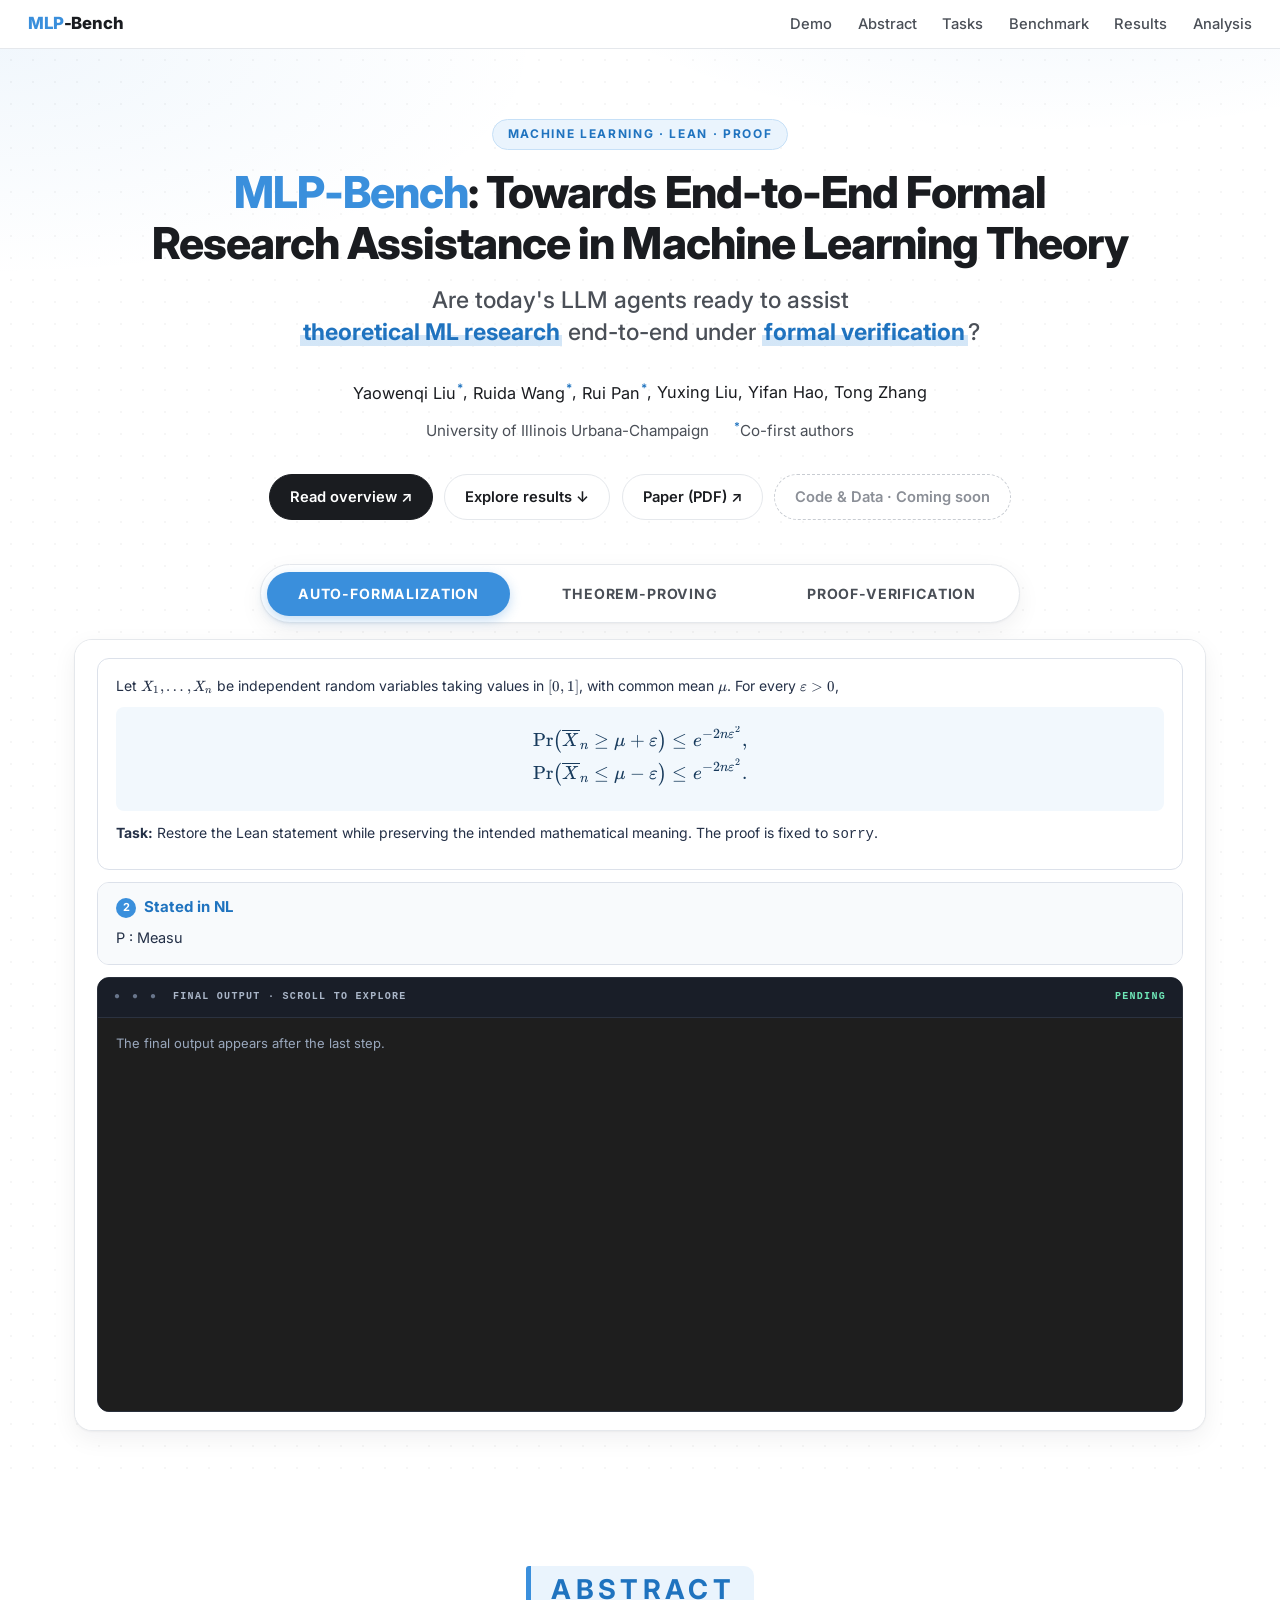
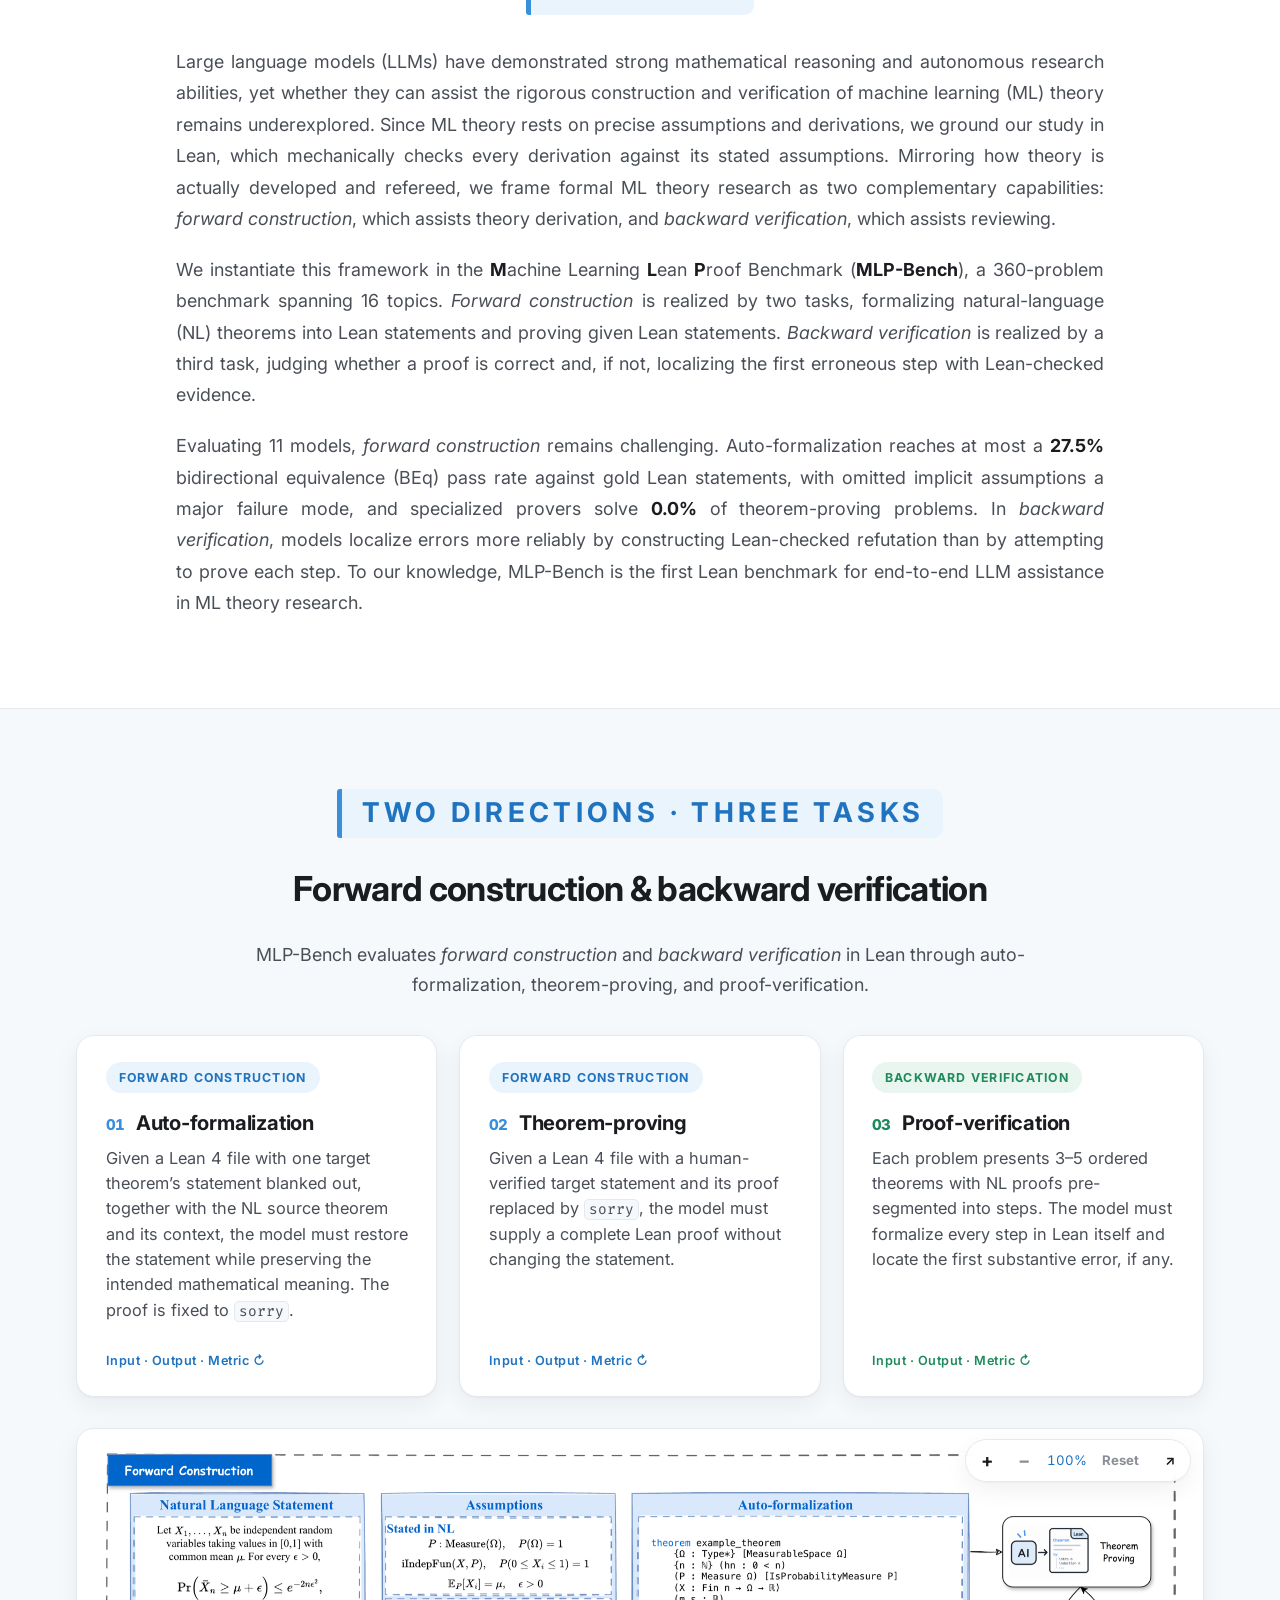
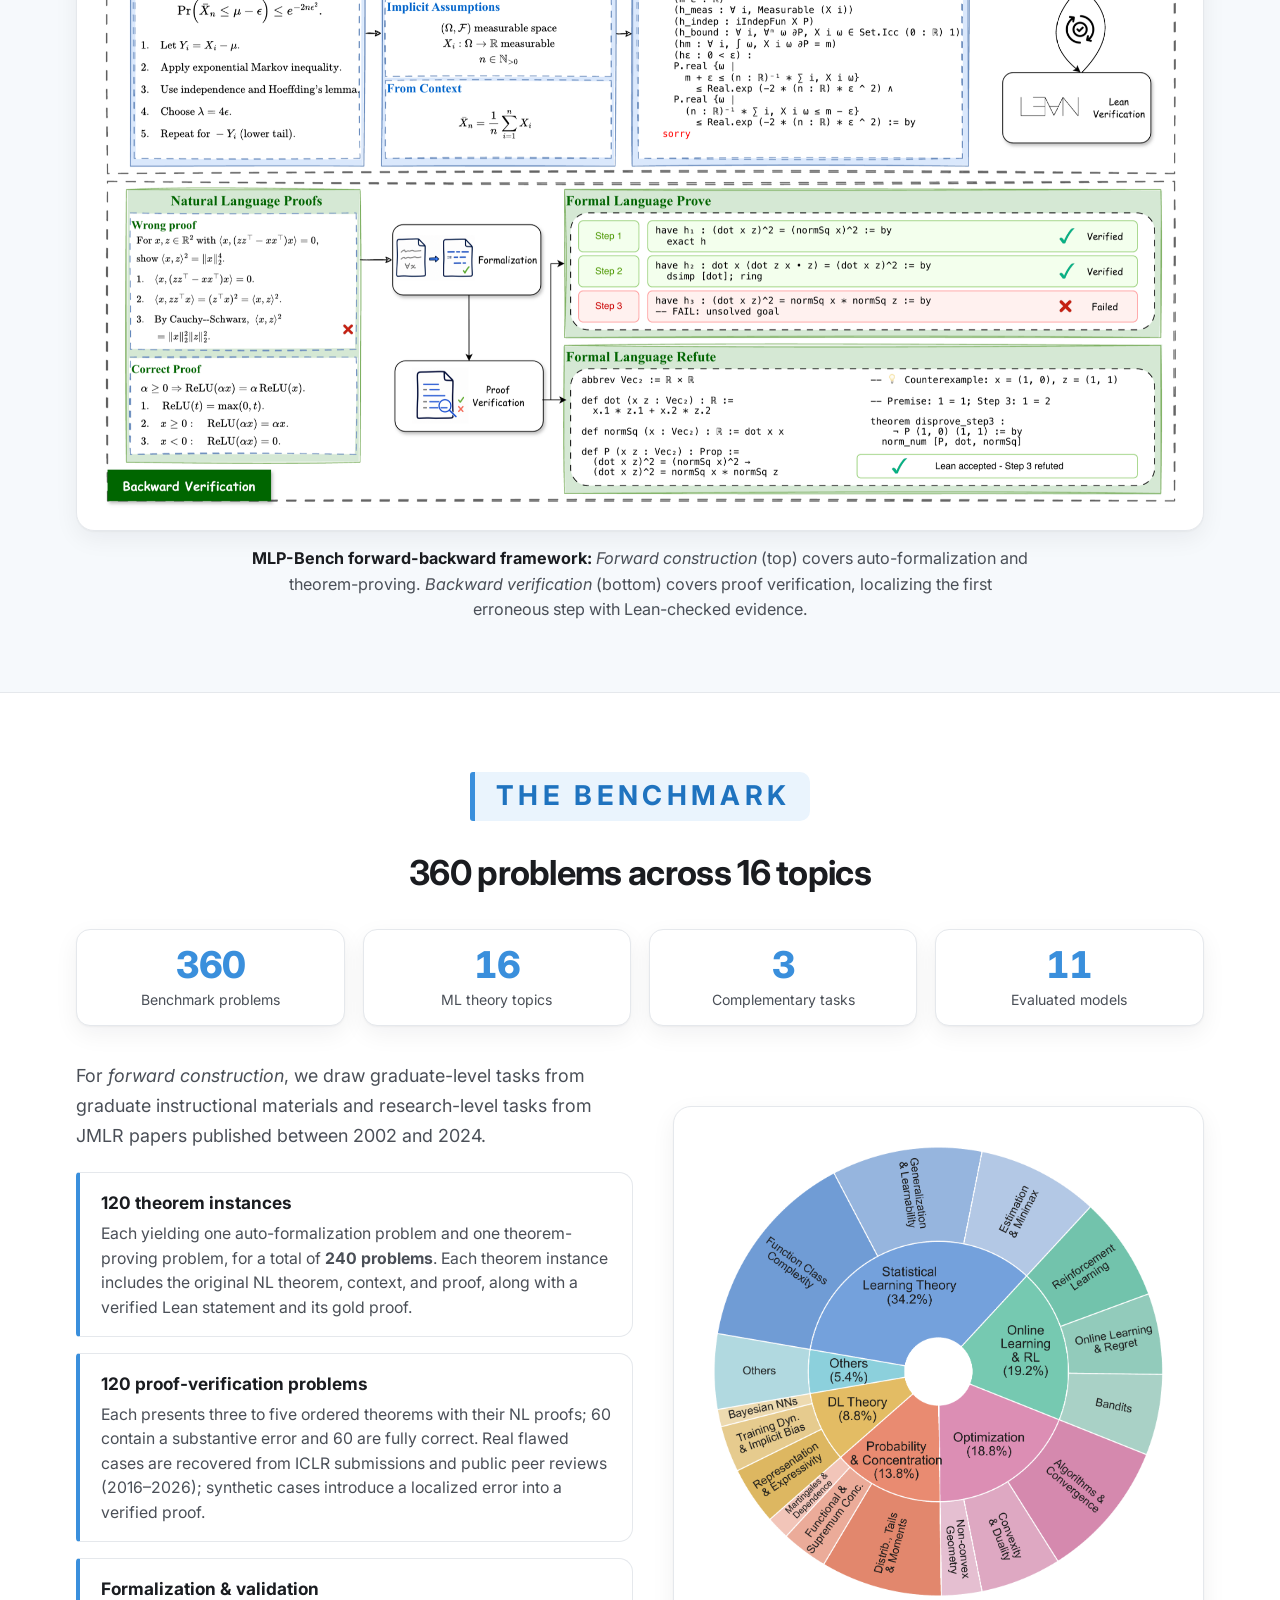
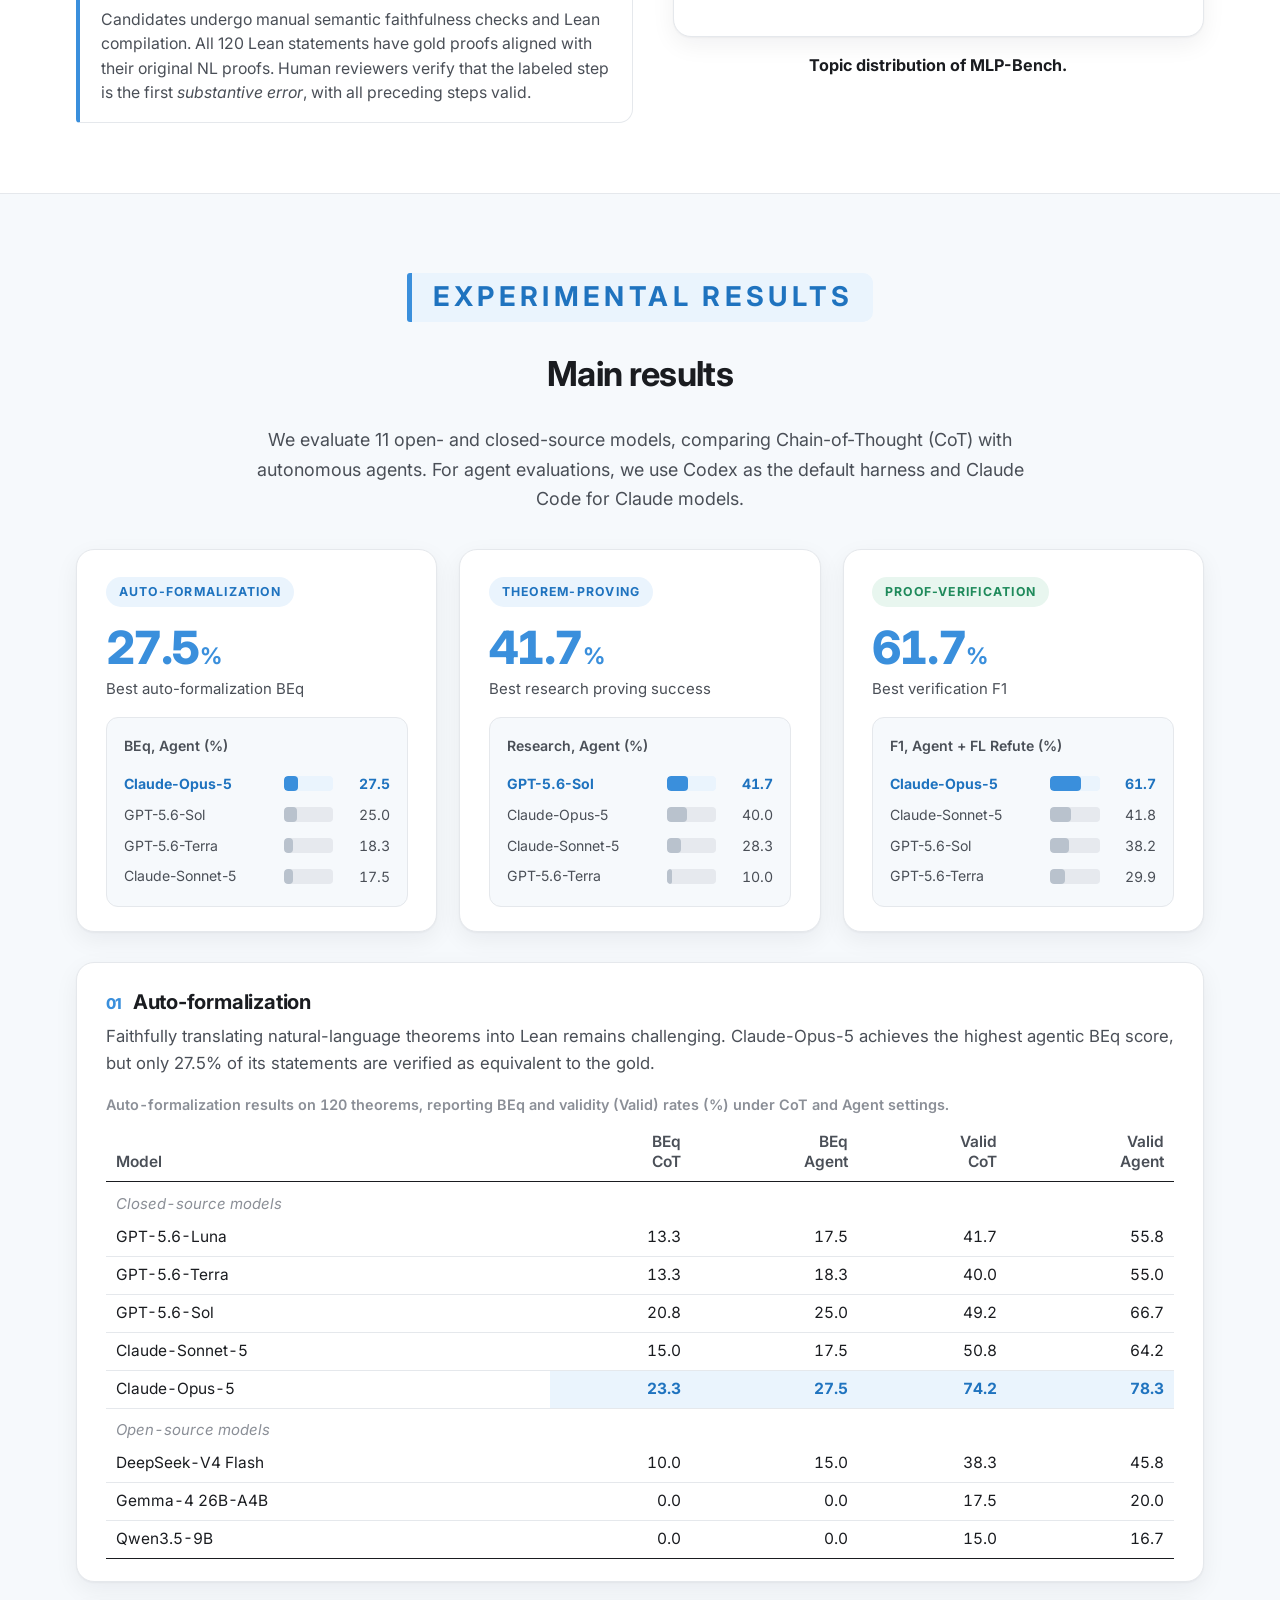
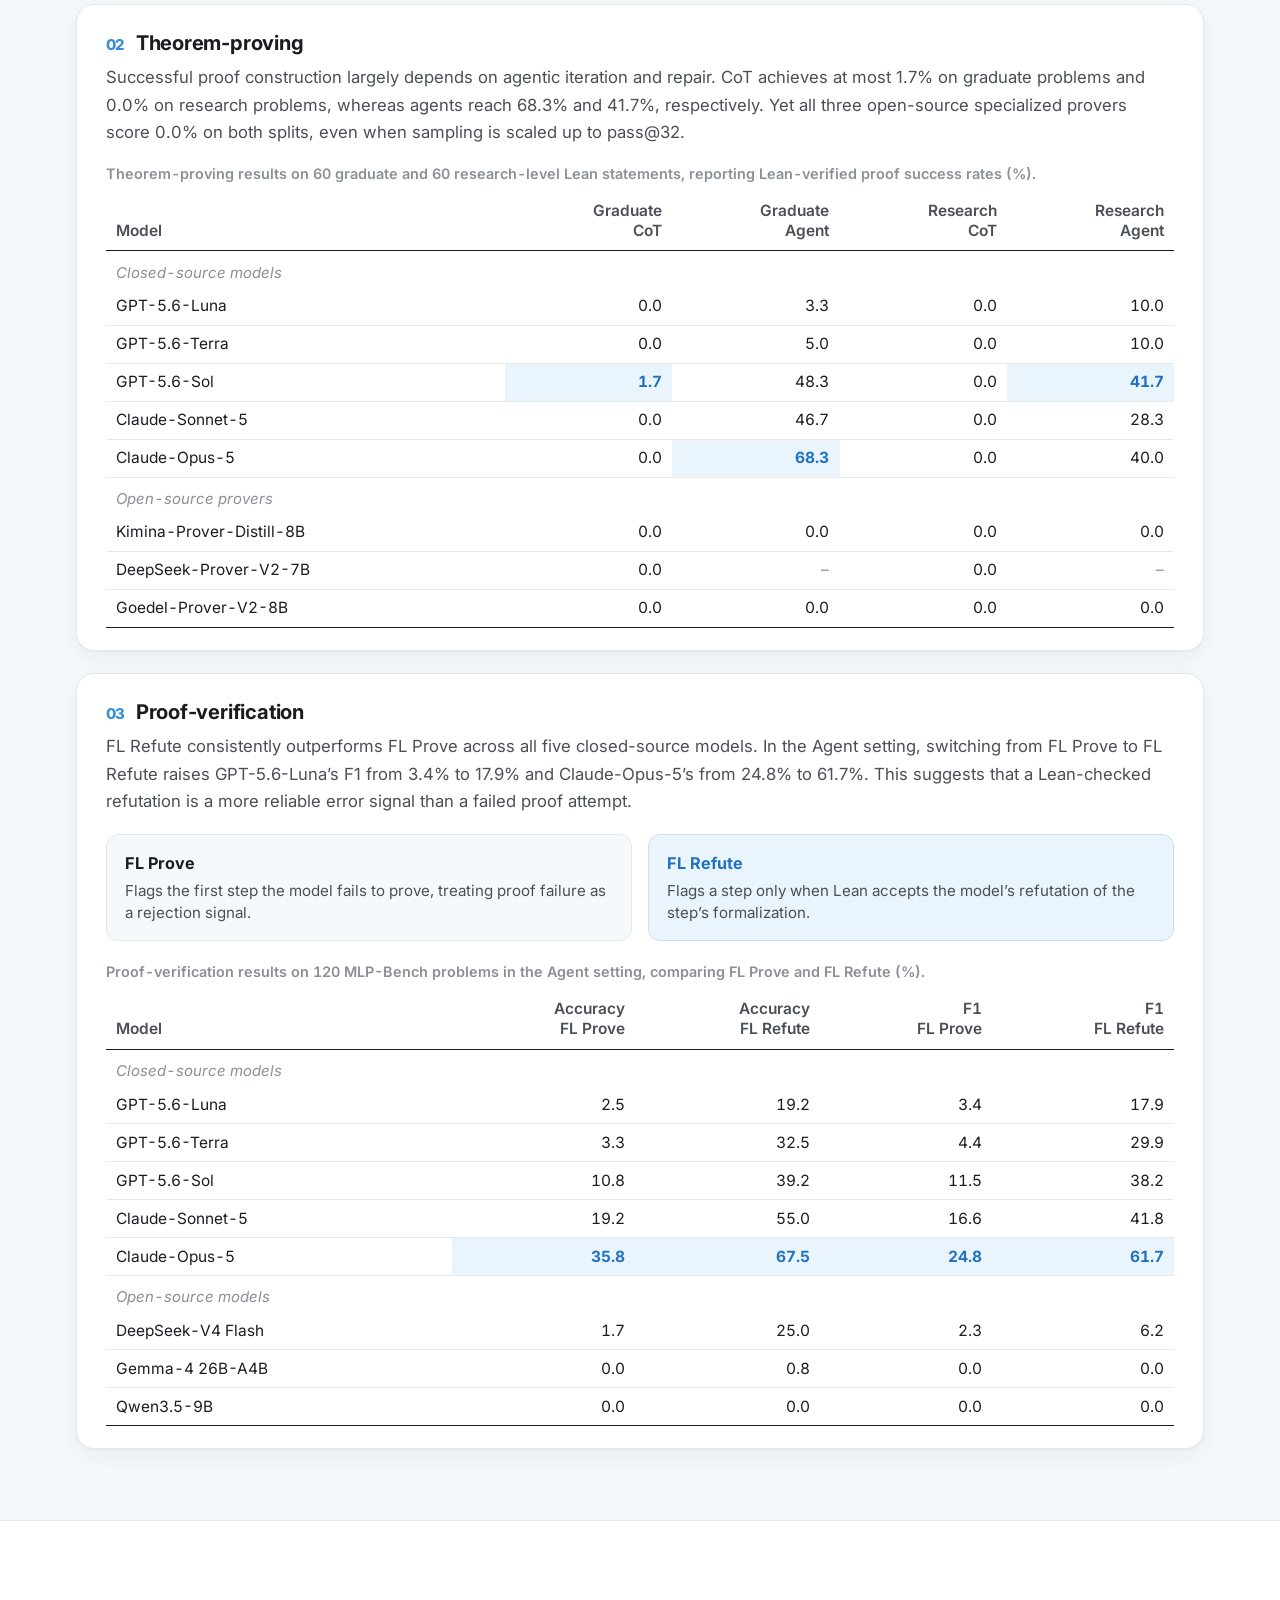
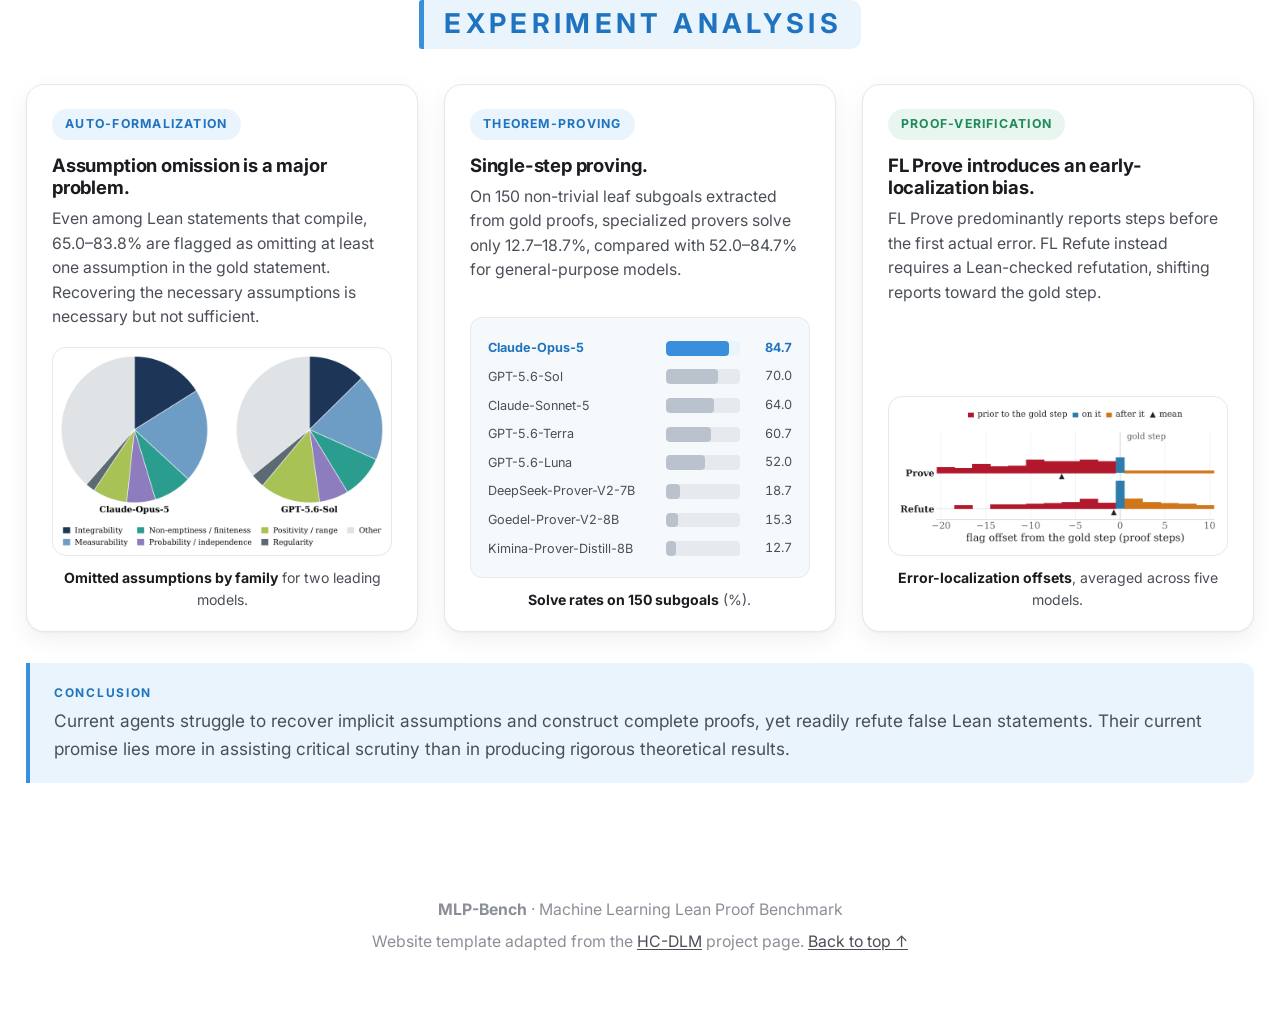
==== commit d55c0664: "Publish MLP-Bench paper PDF on project website" ====
--- a/index.html
+++ b/index.html
@@ -42,7 +42,7 @@
     <nav class="links" aria-label="Paper resources">
       <a class="btn" href="#abstract">Read overview ↗</a>
       <a class="btn ghost" href="#results">Explore results ↓</a>
-      <span class="btn soon" aria-disabled="true">Paper · Coming soon</span>
+      <a class="btn ghost" href="MLP-Bench.pdf">Paper (PDF) ↗</a>
       <span class="btn soon" aria-disabled="true">Code &amp; Data · Coming soon</span>
     </nav>
   </div>
